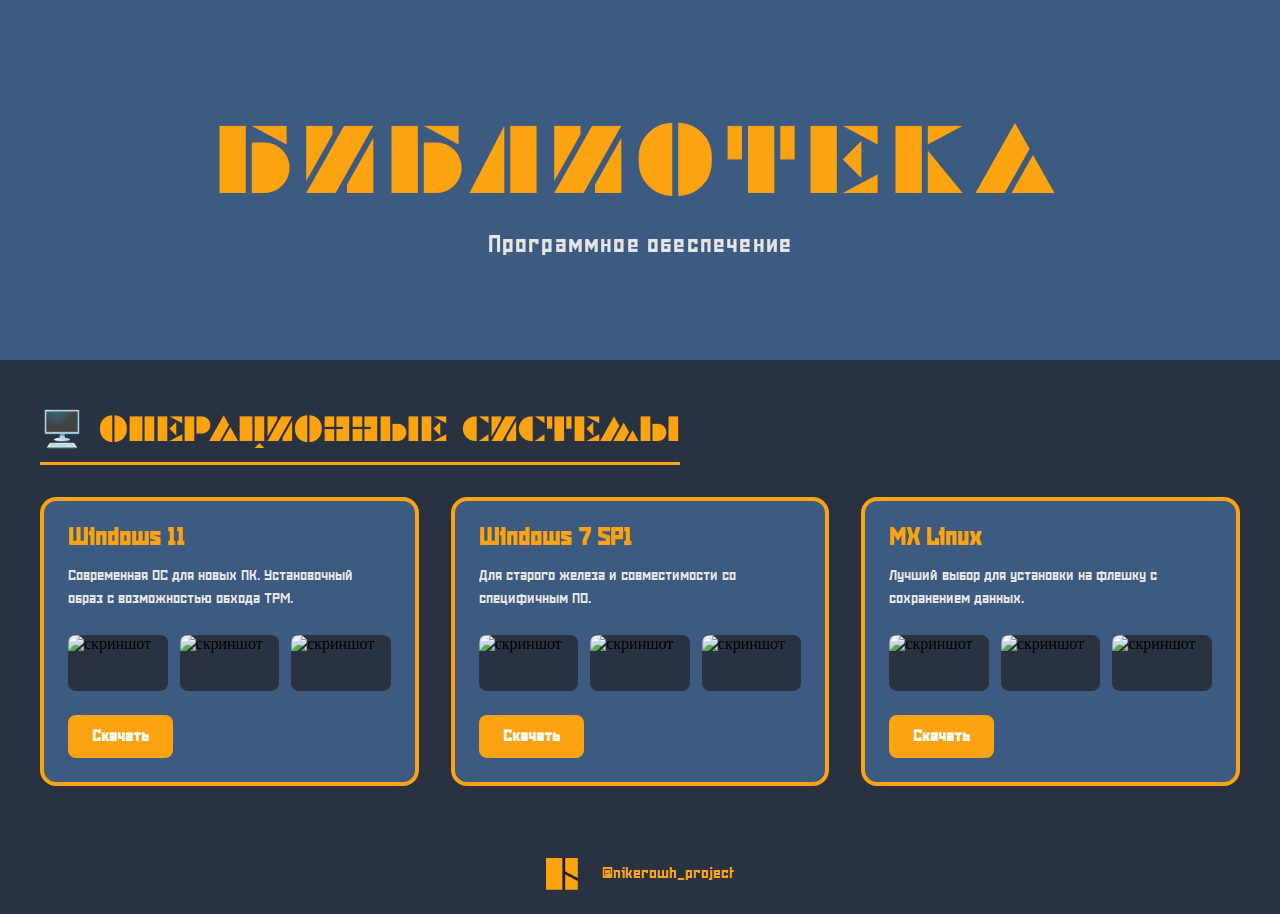
==== library.html @ 6be0d103 "new design and library" ====
<!DOCTYPE html>
<html>
<head>
    <meta charset="UTF-8">
    <meta name="viewport" content="width=device-width, initial-scale=1.0">
    <title>Библиотека программ — Автономия</title>
    
    <!-- Favicon -->
    <link rel="icon" type="image/png" href="images/icon-transparent-64.ico">
    
    <!-- Таблица стилей -->
    <link rel="stylesheet" href="style.css">
</head>
<body>
    <!-- HEADER -->
    <header class="header header--small">
        <div class="header__content">
            <h1 class="header__title">БИБЛИОТЕКА</h1>
            <p class="header__slogan">Программное обеспечение</p>
        </div>
    </header>

    <!-- ОСНОВНОЙ КОНТЕНТ -->
    <main class="main library-page">
        <!-- ===== КАТЕГОРИЯ ===== -->
        <section class="category">
            <h2 class="category__title">🖥️ Операционные системы</h2>
            
            <div class="cards-grid">
                <!-- ===== КАРТОЧКА 1 ===== -->
                <div class="card">
                    <h3 class="card__title">Windows 11</h3>
                    <p class="card__description">
                        Современная ОС для новых ПК. Установочный образ с возможностью обхода TPM.
                    </p>
                    
                    <div class="card__screenshots">
                        <img src="images/programs/win11-1.jpg" alt="скриншот" class="card__screenshot">
                        <img src="images/programs/win11-2.jpg" alt="скриншот" class="card__screenshot">
                        <img src="images/programs/win11-3.jpg" alt="скриншот" class="card__screenshot">
                    </div>
                    
                    <a href="#" class="card__download">Скачать</a>
                </div>

                <!-- ===== КАРТОЧКА 2 ===== -->
                <div class="card">
                    <h3 class="card__title">Windows 7 SP1</h3>
                    <p class="card__description">
                        Для старого железа и совместимости со специфичным ПО.
                    </p>
                    
                    <div class="card__screenshots">
                        <img src="images/programs/win7-1.jpg" alt="скриншот" class="card__screenshot">
                        <img src="images/programs/win7-2.jpg" alt="скриншот" class="card__screenshot">
                        <img src="images/programs/win7-3.jpg" alt="скриншот" class="card__screenshot">
                    </div>
                    
                    <a href="#" class="card__download">Скачать</a>
                </div>

                <!-- ===== КАРТОЧКА 3 ===== -->
                <div class="card">
                    <h3 class="card__title">MX Linux</h3>
                    <p class="card__description">
                        Лучший выбор для установки на флешку с сохранением данных.
                    </p>
                    
                    <div class="card__screenshots">
                        <img src="images/programs/mxlinux-1.jpg" alt="скриншот" class="card__screenshot">
                        <img src="images/programs/mxlinux-2.jpg" alt="скриншот" class="card__screenshot">
                        <img src="images/programs/mxlinux-3.jpg" alt="скриншот" class="card__screenshot">
                    </div>
                    
                    <a href="#" class="card__download">Скачать</a>
                </div>
            </div>
        </section>
    </main>

    <!-- FOOTER -->
    <footer class="footer">
        <div class="footer__content">
            <img src="images/contact-icon.png" alt="контакты" class="footer__icon">
            <a href="https://t.me/nikerowh_project" class="footer__telegram" target="_blank" rel="noopener noreferrer">@nikerowh_project</a>
        </div>
    </footer>
</body>
</html>
---- style.css ----
/* Подключение локального шрифта */
@font-face {
    font-family: 'vaganov';
    src:
        url('fonts/vaganov/VaganovSPDemo-Bold.woff2') format('woff2'),
        url('fonts/vaganov/VaganovSPDemo-Bold.woff') format('woff');
    font-display: swap; /* Показывает текст сразу, без задержки */
}

@font-face {
    font-family: 'snowstorm';
    src:
        url('fonts/snowstorm/Snowstorm.woff2') format('woff2'),
        url('fonts/snowstorm/Snowstorm.woff') format('woff');
    font-display: swap; /* Показывает текст сразу, без задержки */
}

/* ===== СТИЛИ СКРОЛЛБАРА ===== */

/* Для Chrome, Safari, Edge, Opera */
::-webkit-scrollbar {
    width: 10px;                /* Ширина скроллбара */
}

::-webkit-scrollbar-track {
    background: #3D5A80;        /* Цвет фона дорожки (светло-серый) */
}

::-webkit-scrollbar-thumb {
    background: #FCA311;         /* Цвет ползунка (ваш фирменный светло-голубой) */
}

/* Для Firefox */
html {
    scrollbar-width: auto;
    scrollbar-color: #FCA311 #3D5A80;  /* ползунок и дорожка */
}

body {
    background-color: #293241;
    margin: 0;
    padding: 0;
}

/* Сброс базовых отступов */
* {
    margin: 0;
    padding: 0;
    box-sizing: border-box;
}

/* Стили для header на весь экран */
.header {
    height: 100vh;
    width: 100%;
    
    /* Центрирование содержимого */
    display: flex;
    justify-content: center;
    align-items: center;
    
    /* Цвет фона */
    background-color: #3D5A80;
}

/* Контейнер для заголовка и слогана */
.header__content {
    text-align: center; /* Выравнивание текста по центру */
    color: #ffffff;     /* Цвет текста для всего блока */
}

/* Стили для заголовка */
.header__title {
    font-family: 'vaganov', sans-serif;
    font-size: 6rem;
    font-weight: 700;
    line-height: 1.2;
    letter-spacing: 0.1em;
    text-transform: uppercase;
    color: #FCA311; /* Белый */
    
    /* Небольшой отступ снизу */
    margin-bottom: 1rem;
}

/* Стили для слогана */
.header__slogan {
    font-family: 'snowstorm'; /* Другой шрифт */
    font-size: 1.5rem;                 /* Меньший размер */
    font-weight: 400;                   /* Обычный, не жирный */
    letter-spacing: 0.05em;              /* Немного разреженный */
    color: #E5E5E5;                     /* Другой цвет (светло-голубой) */
}

/* ----- MAIN (КОНТЕНТ ПОСЛЕ ПРОКРУТКИ) ----- */
.main {
    width: 100%;
    background-color: #293241;   /* Белый фон для читаемости */
}

/* ----- БЛОК "О ПРОЕКТЕ" ----- */
.about-wrapper {
    background-color: #293241;  /* Фон, который будет виден за margin */
    padding: 1px 0;              /* Чтобы margin не схлопывался (важно!) */
}

.about {
    max-width: 800px;
    margin: 3rem auto;
    padding: 2.5rem;
    
    /* Фон */
    background-color: #3D5A80;
    
    /* Скругление */
    border-radius: 16px;
    
    font-family: 'snowstorm', sans-serif;
    color: #E5E5E5;
    line-height: 1.6;
}

.about__title {
    font-family: 'vaganov';
    font-size: 2.5rem;
    font-weight: 700;
    margin-bottom: 1.5rem;
    color: #FCA311;
}

.about__text {
    font-size: 1.2rem;
    text-align: justify;
}

/* ===== БЛОК "КАК ПОЛУЧИТЬ ПО" ===== */
.how-to-get {
    max-width: 800px;
    margin: 0 auto;              /* Центрирование */
    padding: 2.5rem;
    margin-bottom: 3rem;
    
    /* Фон — чуть плотнее, чем у первого блока */
    background-color: #3D5A80;
    
    /* Скругление — слева, симметрично первому блоку */
    border-radius: 16px;
    
    font-family: 'snowstorm', sans-serif;
    color: #E5E5E5;
    line-height: 1.6;
}

/* Заголовок блока */
.how-to-get__title {
    font-family: 'vaganov';
    font-size: 2.5rem;
    font-weight: 700;
    margin-bottom: 1.5rem;
    color: #FCA311;
}

/* Текст */
.how-to-get__text {
    font-size: 1.2rem;
    margin-bottom: 1.5rem;
    text-align: justify;
}

/* Список способов получения */
.how-to-get__list {
    list-style: none;           /* Убираем стандартные маркеры */
    margin: 1.5rem 0;
    padding: 0;
}

.how-to-get__item {
    font-size: 1.1rem;
    padding: 0.75rem 0 0.75rem 2rem;
    position: relative;
}

/* Кастомный маркер для пунктов списка */
.how-to-get__item::before {
    content: "►";               /* Символ-маркер */
    position: absolute;
    left: 0;
    color: #FCA311;             /* Цвет слогана */
    font-size: 1.2rem;
    font-weight: bold;
}

/* Последний пункт без разделителя */
.how-to-get__item:last-child {
    border-bottom: none;
}

/* Примечание (звездочка) */
.how-to-get__note {
    font-size: 0.95rem;
    color: #FFFFFF;
    font-style: italic;
    margin-top: 1.5rem;
    padding-top: 1rem;
}

/* ===== БЛОК "ПОДДЕРЖКА ПРОЕКТА" ===== */
.support {
    max-width: 800px;
    margin: 0 auto;
    padding: 2.5rem;
    
    /* Фон — такой же, как у первого блока, для мягкости */
    background-color: #3D5A80;
    
    /* Скругление — сверху, чтобы не конфликтовать с акцентом */
    border-radius: 16px;
    
    font-family: 'snowstorm', sans-serif;
    color: #E5E5E5;
    line-height: 1.6;
}

/* Заголовок блока */
.support__title {
    font-family: 'vaganov';
    font-size: 2.5rem;
    font-weight: 700;
    margin-bottom: 1.5rem;
    color: #FCA311;
}

/* Текст-вступление */
.support__text {
    font-size: 1.2rem;
    margin-bottom: 2rem;
    text-align: justify;
}

/* Сетка для вариантов поддержки */
.support__options {
    display: grid;
    grid-template-columns: repeat(3, 1fr);
    gap: 1.5rem;
    margin: 2rem 0;
}

/* Карточка варианта */
.support__option {
    background-color: #293241;
    padding: 1.5rem 1rem;
    border-radius: 16px;
    border: 4px solid #FCA311;
    transition: transform 0.2s ease, box-shadow 0.2s ease;
}

.support__option:hover {
    transform: translateY(-4px);
    box-shadow: 0 6px 16px #FCA311;
    border-color: #FCA311;
}

.support__option-title {
    font-size: 1.3rem;
    font-weight: 700;
    margin-bottom: 0.75rem;
    color: #FFFFFF;
}

.support__option-text {
    font-size: 0.95rem;
    color: #E5E5E5;
    margin: 0;
}

/* ===== ПОДВАЛ (FOOTER) ===== */
.footer {
    width: 100%;
    background-color: #293241;   /* Тёмный фон, как у header */
    color: #FCA311;
    padding: 1.5rem 1rem;
    font-family: 'snowstorm', sans-serif;
    font-size: 1rem;
}

/* Контейнер для выравнивания по центру */
.footer__content {
    max-width: 1200px;
    margin: 0 auto;
    display: flex;
    flex-wrap: wrap;          /* на случай узкого экрана */
    align-items: center;
    justify-content: center;  /* всё по центру */
    gap: 0.75rem 1.5rem;      /* отступы между элементами */
}

/* Иконка */
.footer__icon {
    width: 32px;
    height: 32px;
}

/* Разделитель */
.footer__separator {
    color: #E5E5E5;           /* цвет слогана */
    font-weight: 300;
    font-size: 1.2rem;
}

/* Контакты */
.footer__email,
.footer__telegram,
.footer__phone {
    color: #FCA311;
    white-space: nowrap;      /* чтобы не переносились */
    text-decoration: none;
    transition: color 0.2s ease;
}

.footer__email:hover,
.footer__telegram:hover,
.footer__phone:hover {
    color: #FFFFFF;           /* при наведении — цвет слогана */
    cursor: pointer;          /* или pointer, если хотите сделать ссылками */
}

/* ----- АДАПТАЦИЯ ПОД МОБИЛЬНЫЕ ----- */
@media (max-width: 768px) {
    .header__title {
        font-size: 3rem;
    }

    .header__slogan {
        font-size: 1.2rem;
    }

    .about {
        padding: 3rem 1.2rem;
    }

    .about__title {
        font-size: 2rem;
    }

    .about__text {
        font-size: 1rem;
    }

    /* Добавить для нового блока */
    .how-to-get {
        margin: 2rem 1rem;
        padding: 1.5rem;
        border-radius: 12px 0 0 12px;
    }
    
    .how-to-get__title {
        font-size: 2rem;
    }
    
    .how-to-get__text,
    .how-to-get__item {
        font-size: 1rem;
    }
    
    .how-to-get__item {
        padding: 0.5rem 0 0.5rem 1.8rem;
    }

    .support {
        margin: 2rem 1rem;
        padding: 1.5rem;
        border-radius: 12px 12px 0 0;
    }
    
    .support__title {
        font-size: 2rem;
    }
    
    .support__text {
        font-size: 1rem;
    }
    
    .support__options {
        grid-template-columns: 1fr;  /* Карточки друг под другом */
        gap: 1rem;
    }
    
    .support__option {
        padding: 1.2rem;
    }
    
    .support__option-title {
        font-size: 1.2rem;
    }
}

@media (max-width: 480px) {
    .header__title {
        font-size: 2rem;
    }

    .header__slogan {
        font-size: 1rem;
    }

    .how-to-get__title {
        font-size: 1.8rem;
    }

    .support__title {
        font-size: 1.8rem;
    }
}

@media (max-width: 640px) {
    .footer__content {
        flex-direction: column;  /* на телефоне всё в колонку */
        gap: 0.5rem;
        text-align: center;
    }

    .footer__separator {
        display: none;            /* разделители убираем */
    }

    .footer__icon {
        margin-bottom: 0.25rem;
    }
}

/* ===== СТРАНИЦА БИБЛИОТЕКИ ===== */

/* Уменьшенный header для внутренних страниц */
.header--small {
    height: 40vh;  /* Меньше, чем на главной */
    min-height: 300px;
}

/* Контейнер для всей библиотеки */
.library-page {
    padding: 3rem 1rem;
    background-color: #293241;
}

/* Категория */
.category {
    max-width: 1200px;
    margin: 0 auto 4rem auto;
}

.category:last-child {
    margin-bottom: 0;
}

.category__title {
    font-family: 'vaganov', sans-serif;
    font-size: 2.2rem;
    font-weight: 700;
    color: #FCA311;
    margin-bottom: 2rem;
    padding-bottom: 0.75rem;
    border-bottom: 3px solid #FCA311;
    display: inline-block;
}

/* Сетка для карточек */
.cards-grid {
    display: grid;
    grid-template-columns: repeat(auto-fill, minmax(350px, 1fr));
    gap: 2rem;
}

/* Карточка программы */
.card {
    background-color: #3D5A80;
    border-radius: 16px;
    padding: 1.5rem;
    border: 4px solid #FCA311;
    transition: transform 0.2s ease, box-shadow 0.2s ease;
    
    display: flex;
    flex-direction: column;
}

.card:hover {
    transform: translateY(-4px);
    box-shadow: 0 12px 24px #FCA311;
    border-color: #FCA311;
}

.card__title {
    font-family: 'snowstorm', sans-serif;
    font-size: 1.5rem;
    font-weight: 700;
    color: #FCA311;
    margin-bottom: 0.75rem;
}

.card__description {
    font-family: 'snowstorm';
    font-size: 0.95rem;
    line-height: 1.5;
    color: #E5E5E5;
    margin-bottom: 1.5rem;
    flex-grow: 1;  /* Описание занимает всё свободное место */
}

.card__screenshots {
    display: flex;
    gap: 0.75rem;
    margin-bottom: 1.5rem;
    justify-content: space-between;
}

.card__screenshot {
    width: calc(33.33% - 0.5rem);
    aspect-ratio: 16 / 9;  /* Соотношение сторон */
    object-fit: cover;
    border-radius: 8px;
    background-color: #293241;
}

.card__download {
    font-family: 'snowstorm';
    display: inline-block;
    background-color: #FCA311;
    color: #FFFFFF;
    font-weight: 700;
    text-decoration: none;
    padding: 0.75rem 1.5rem;
    border-radius: 8px;
    text-align: center;
    transition: background-color 0.2s ease;
    border: none;
    cursor: pointer;
    font-size: 1rem;
    align-self: flex-start;  /* Кнопка не растягивается */
}

.card__download:hover {
    background-color: #FFFFFF;
    color: #293241;
}

/* Адаптация для мобильных */
@media (max-width: 768px) {
    .header--small {
        height: 30vh;
        min-height: 200px;
    }
    
    .header--small .header__title {
        font-size: 2.5rem;
    }
    
    .header--small .header__slogan {
        font-size: 1.2rem;
    }
    
    .category__title {
        font-size: 1.8rem;
    }
    
    .cards-grid {
        grid-template-columns: 1fr;  /* Одна карточка в ряд */
    }
    
    .card__screenshots {
        gap: 0.5rem;
    }
}

@media (max-width: 480px) {
    .header--small .header__title {
        font-size: 2rem;
    }
    
    .header--small .header__slogan {
        font-size: 1rem;
    }
    
    .category__title {
        font-size: 1.5rem;
    }
    
    .card {
        padding: 1.2rem;
    }
    
    .card__title {
        font-size: 1.3rem;
    }
}
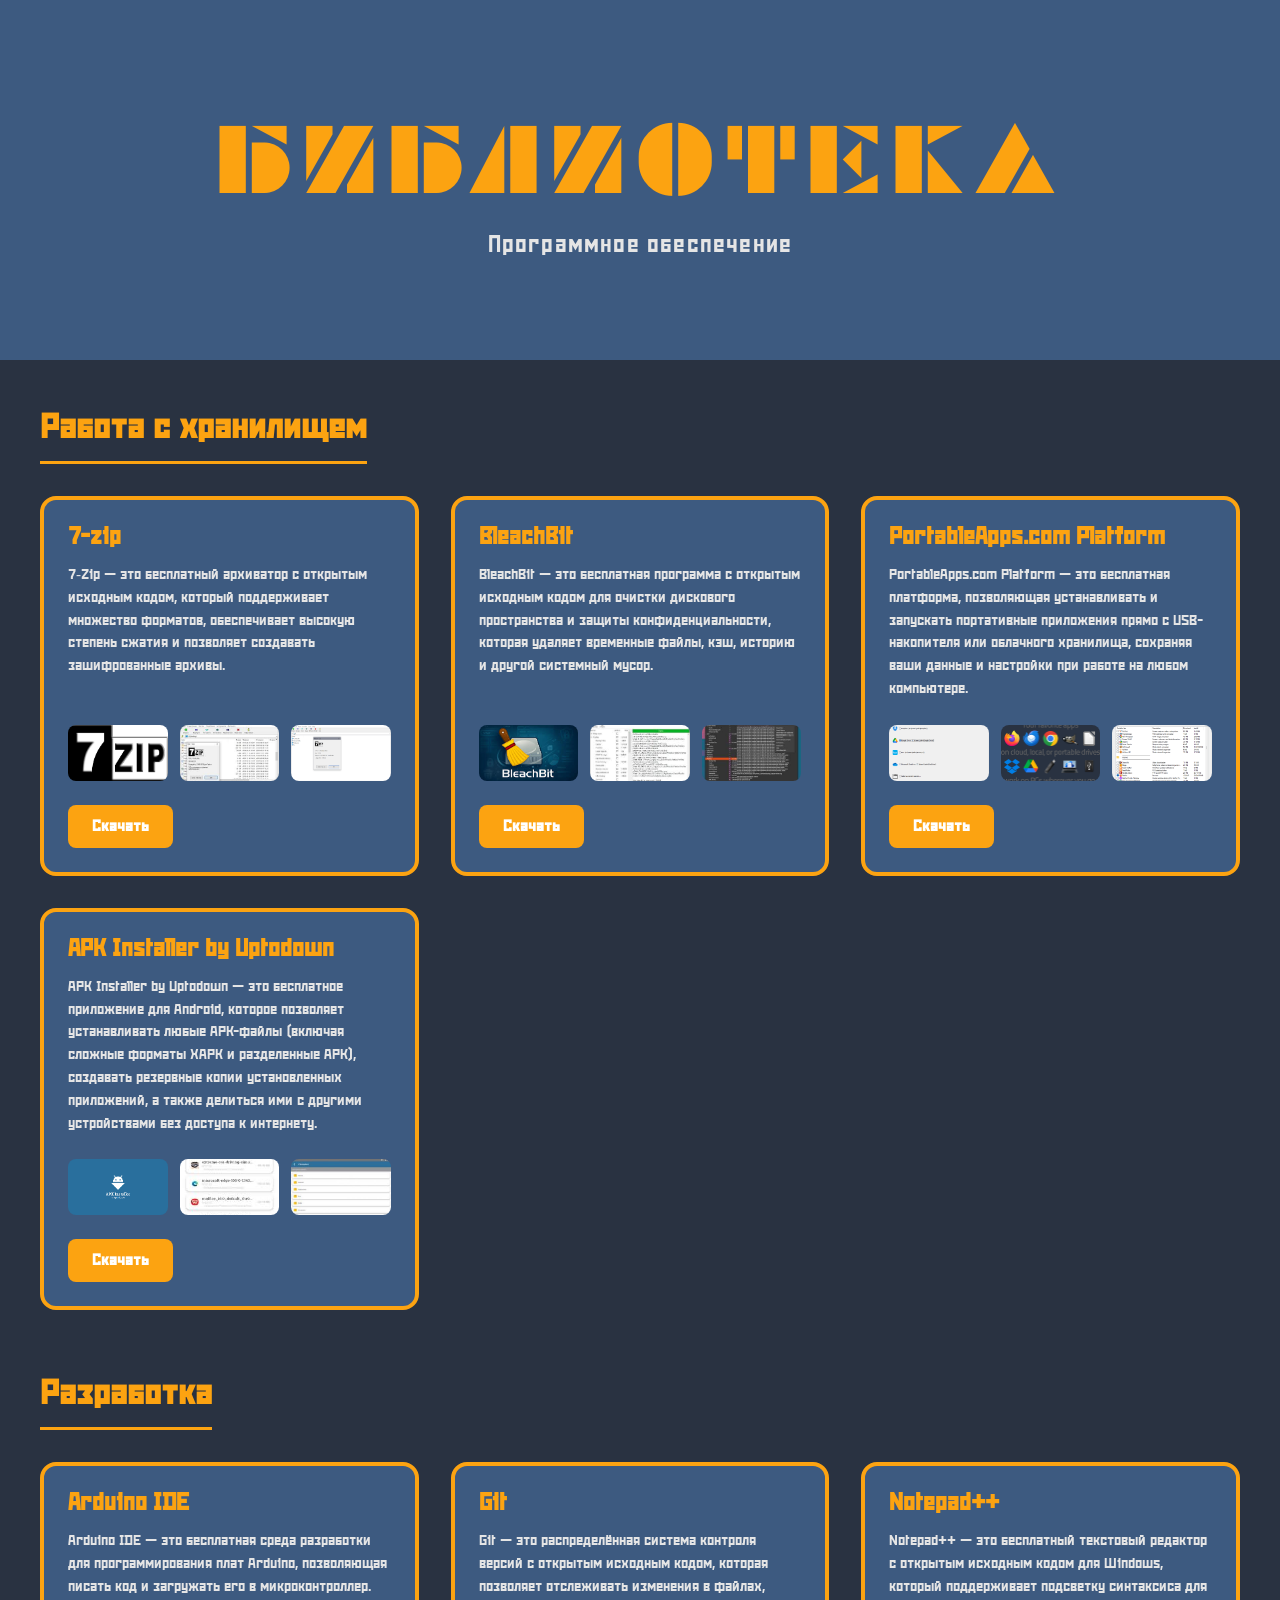
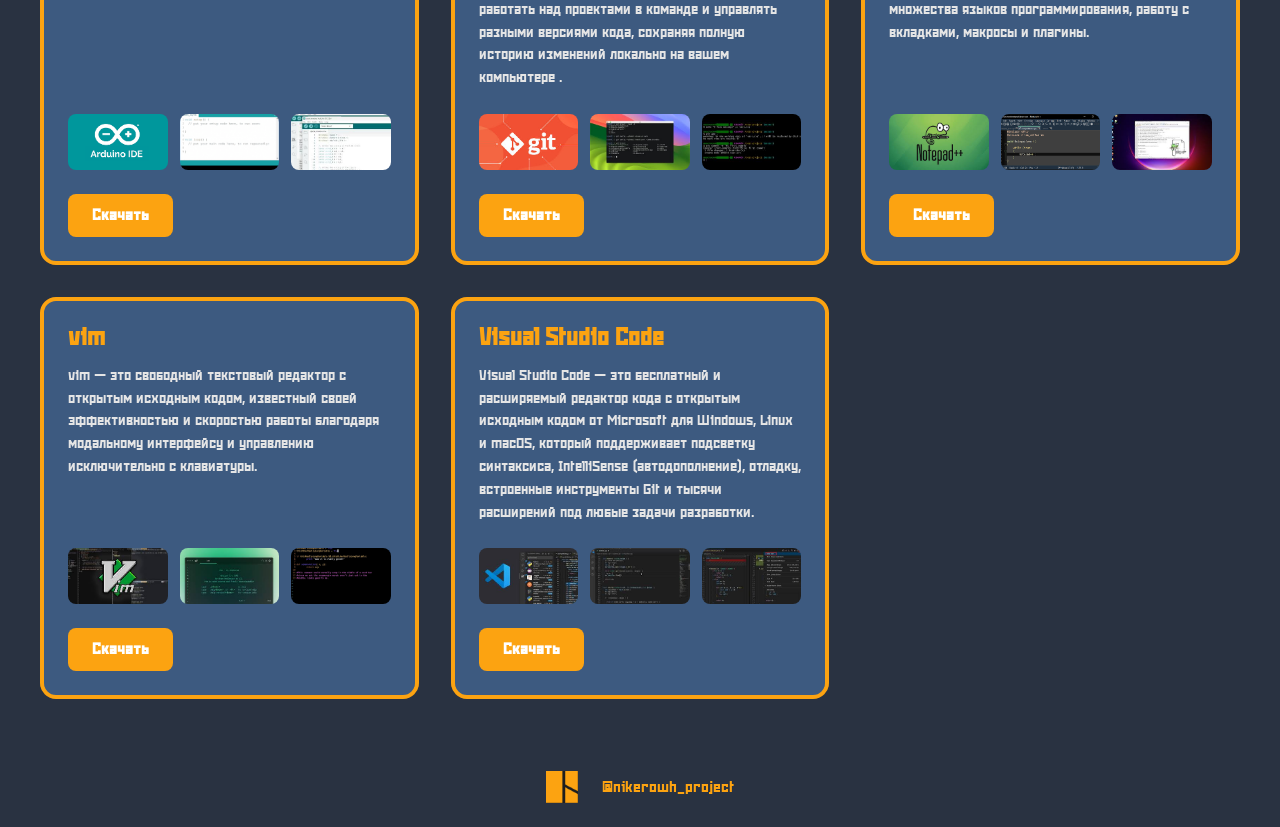
==== commit 93eb6004: "add programs to library" ====
--- a/library.html
+++ b/library.html
@@ -22,58 +22,209 @@
 
     <!-- ОСНОВНОЙ КОНТЕНТ -->
     <main class="main library-page">
-        <!-- ===== КАТЕГОРИЯ ===== -->
+        <!-- ===== КАТЕГОРИЯ РАБОТА С ХРАНИЛИЩЕМ ===== -->
         <section class="category">
-            <h2 class="category__title">🖥️ Операционные системы</h2>
+            <h2 class="category__title">Работа с хранилищем</h2>
             
             <div class="cards-grid">
                 <!-- ===== КАРТОЧКА 1 ===== -->
                 <div class="card">
-                    <h3 class="card__title">Windows 11</h3>
-                    <p class="card__description">
-                        Современная ОС для новых ПК. Установочный образ с возможностью обхода TPM.
-                    </p>
-                    
-                    <div class="card__screenshots">
-                        <img src="images/programs/win11-1.jpg" alt="скриншот" class="card__screenshot">
-                        <img src="images/programs/win11-2.jpg" alt="скриншот" class="card__screenshot">
-                        <img src="images/programs/win11-3.jpg" alt="скриншот" class="card__screenshot">
-                    </div>
-                    
-                    <a href="#" class="card__download">Скачать</a>
+                    <h3 class="card__title">7-zip</h3>
+                    <p class="card__description">
+                        7‑Zip — это бесплатный архиватор с открытым исходным кодом, который поддерживает множество форматов, обеспечивает высокую степень сжатия и позволяет создавать зашифрованные архивы.
+                    </p>
+                    
+                    <div class="card__screenshots">
+                        <img src="images/programs/7zip-1.png" alt="скриншот" class="card__screenshot">
+                        <img src="images/programs/7zip-2.jpg" alt="скриншот" class="card__screenshot">
+                        <img src="images/programs/7zip-3.png" alt="скриншот" class="card__screenshot">
+                    </div>
+                    
+                    <a href="https://disk.yandex.ru/d/hwbHvmSAdD4YMA" class="card__download">Скачать</a>
                 </div>
 
                 <!-- ===== КАРТОЧКА 2 ===== -->
                 <div class="card">
-                    <h3 class="card__title">Windows 7 SP1</h3>
-                    <p class="card__description">
-                        Для старого железа и совместимости со специфичным ПО.
-                    </p>
-                    
-                    <div class="card__screenshots">
-                        <img src="images/programs/win7-1.jpg" alt="скриншот" class="card__screenshot">
-                        <img src="images/programs/win7-2.jpg" alt="скриншот" class="card__screenshot">
-                        <img src="images/programs/win7-3.jpg" alt="скриншот" class="card__screenshot">
-                    </div>
-                    
-                    <a href="#" class="card__download">Скачать</a>
+                    <h3 class="card__title">BleachBit</h3>
+                    <p class="card__description">
+                        BleachBit — это бесплатная программа с открытым исходным кодом для очистки дискового пространства и защиты конфиденциальности, которая удаляет временные файлы, кэш, историю и другой системный мусор.
+                    </p>
+                    
+                    <div class="card__screenshots">
+                        <img src="images/programs/bleachbit-1.jpg" alt="скриншот" class="card__screenshot">
+                        <img src="images/programs/bleachbit-2.jpg" alt="скриншот" class="card__screenshot">
+                        <img src="images/programs/bleachbit-3.jpg" alt="скриншот" class="card__screenshot">
+                    </div>
+                    
+                    <a href="https://disk.yandex.ru/d/F8Z6RaT3wdRoBQ" class="card__download">Скачать</a>
                 </div>
 
                 <!-- ===== КАРТОЧКА 3 ===== -->
                 <div class="card">
-                    <h3 class="card__title">MX Linux</h3>
-                    <p class="card__description">
-                        Лучший выбор для установки на флешку с сохранением данных.
-                    </p>
-                    
-                    <div class="card__screenshots">
-                        <img src="images/programs/mxlinux-1.jpg" alt="скриншот" class="card__screenshot">
-                        <img src="images/programs/mxlinux-2.jpg" alt="скриншот" class="card__screenshot">
-                        <img src="images/programs/mxlinux-3.jpg" alt="скриншот" class="card__screenshot">
-                    </div>
-                    
-                    <a href="#" class="card__download">Скачать</a>
-                </div>
+                    <h3 class="card__title">PortableApps.com Platform</h3>
+                    <p class="card__description">
+                        PortableApps.com Platform — это бесплатная платформа, позволяющая устанавливать и запускать портативные приложения прямо с USB-накопителя или облачного хранилища, сохраняя ваши данные и настройки при работе на любом компьютере.
+                    </p>
+                    
+                    <div class="card__screenshots">
+                        <img src="images/programs/portableapps-1.png" alt="скриншот" class="card__screenshot">
+                        <img src="images/programs/portableapps-2.png" alt="скриншот" class="card__screenshot">
+                        <img src="images/programs/portableapps-3.png" alt="скриншот" class="card__screenshot">
+                    </div>
+                    
+                    <a href="https://disk.yandex.ru/d/EKPdP-UuyY8jQA" class="card__download">Скачать</a>
+                </div>
+
+                <!-- ===== КАРТОЧКА 4 ===== -->
+                <div class="card">
+                    <h3 class="card__title">APK Installer by Uptodown</h3>
+                    <p class="card__description">
+                        APK Installer by Uptodown — это бесплатное приложение для Android, которое позволяет устанавливать любые APK-файлы (включая сложные форматы XAPK и разделенные APK), создавать резервные копии установленных приложений, а также делиться ими с другими устройствами без доступа к интернету.
+                    </p>
+                    <div class="card__screenshots">
+                        <img src="images/programs/uptodown-1.png" alt="скриншот" class="card__screenshot">
+                        <img src="images/programs/uptodown-2.jpg" alt="скриншот" class="card__screenshot">
+                        <img src="images/programs/uptodown-3.jpg" alt="скриншот" class="card__screenshot">
+                    </div>
+                    
+                    <a href="https://disk.yandex.ru/d/ls74p10ux8cadQ" class="card__download">Скачать</a>
+                </div>
+
+                <!-- ===== КАРТОЧКА 5 
+                <div class="card">
+                    <h3 class="card__title">BleachBit</h3>
+                    <p class="card__description">
+                        BleachBit — это бесплатная программа с открытым исходным кодом для очистки дискового пространства и защиты конфиденциальности, которая удаляет временные файлы, кэш, историю и другой системный мусор.
+                    </p>
+                    
+                    <div class="card__screenshots">
+                        <img src="images/programs/bleachbit-1.jpg" alt="скриншот" class="card__screenshot">
+                        <img src="images/programs/bleachbit-2.jpg" alt="скриншот" class="card__screenshot">
+                        <img src="images/programs/bleachbit-3.jpg" alt="скриншот" class="card__screenshot">
+                    </div>
+                    
+                    <a href="https://disk.yandex.ru/d/F8Z6RaT3wdRoBQ" class="card__download">Скачать</a>
+                </div> ===== -->
+
+                <!-- ===== КАРТОЧКА 6 
+                <div class="card">
+                    <h3 class="card__title">PortableApps.com Platform</h3>
+                    <p class="card__description">
+                        PortableApps.com Platform — это бесплатная платформа, позволяющая устанавливать и запускать портативные приложения прямо с USB-накопителя или облачного хранилища, сохраняя ваши данные и настройки при работе на любом компьютере.
+                    </p>
+                    
+                    <div class="card__screenshots">
+                        <img src="images/programs/portableapps-1.png" alt="скриншот" class="card__screenshot">
+                        <img src="images/programs/portableapps-2.png" alt="скриншот" class="card__screenshot">
+                        <img src="images/programs/portableapps-3.png" alt="скриншот" class="card__screenshot">
+                    </div>
+                    
+                    <a href="https://disk.yandex.ru/d/EKPdP-UuyY8jQA" class="card__download">Скачать</a>
+                </div> ===== -->
+            </div>
+        </section>
+
+
+
+        <!-- ===== КАТЕГОРИЯ РАЗРАБОТКА ===== -->
+        <section class="category">
+            <h2 class="category__title">Разработка</h2>
+            
+            <div class="cards-grid">
+                <!-- ===== КАРТОЧКА 1 ===== -->
+                <div class="card">
+                    <h3 class="card__title">Arduino IDE</h3>
+                    <p class="card__description">
+                        Arduino IDE — это бесплатная среда разработки для программирования плат Arduino, позволяющая писать код и загружать его в микроконтроллер.
+                    </p>
+                    
+                    <div class="card__screenshots">
+                        <img src="images/programs/arduinoide-1.png" alt="скриншот" class="card__screenshot">
+                        <img src="images/programs/arduinoide-2.png" alt="скриншот" class="card__screenshot">
+                        <img src="images/programs/arduinoide-3.jpg" alt="скриншот" class="card__screenshot">
+                    </div>
+                    
+                    <a href="https://disk.yandex.ru/d/pIWNRWTIvZ72xw" class="card__download">Скачать</a>
+                </div>
+
+                <!-- ===== КАРТОЧКА 2 ===== -->
+                <div class="card">
+                    <h3 class="card__title">Git</h3>
+                    <p class="card__description">
+                        Git — это распределённая система контроля версий с открытым исходным кодом, которая позволяет отслеживать изменения в файлах, работать над проектами в команде и управлять разными версиями кода, сохраняя полную историю изменений локально на вашем компьютере .
+                    </p>
+                    
+                    <div class="card__screenshots">
+                        <img src="images/programs/git-1.jpg" alt="скриншот" class="card__screenshot">
+                        <img src="images/programs/git-2.jpg" alt="скриншот" class="card__screenshot">
+                        <img src="images/programs/git-3.jpg" alt="скриншот" class="card__screenshot">
+                    </div>
+                    
+                    <a href="https://disk.yandex.ru/d/ZYdPXtKbaOQdfA" class="card__download">Скачать</a>
+                </div>
+
+                <!-- ===== КАРТОЧКА 3 ===== -->
+                <div class="card">
+                    <h3 class="card__title">Notepad++</h3>
+                    <p class="card__description">
+                        Notepad++ — это бесплатный текстовый редактор с открытым исходным кодом для Windows, который поддерживает подсветку синтаксиса для множества языков программирования, работу с вкладками, макросы и плагины.
+                    </p>
+                    
+                    <div class="card__screenshots">
+                        <img src="images/programs/notepad++-1.png" alt="скриншот" class="card__screenshot">
+                        <img src="images/programs/notepad++-2.png" alt="скриншот" class="card__screenshot">
+                        <img src="images/programs/notepad++-3.jpg" alt="скриншот" class="card__screenshot">
+                    </div>
+                    
+                    <a href="https://disk.yandex.ru/d/Rx01GccAY-7TWA" class="card__download">Скачать</a>
+                </div>
+
+                <!-- ===== КАРТОЧКА 4 ===== -->
+                <div class="card">
+                    <h3 class="card__title">vim</h3>
+                    <p class="card__description">
+                        vim — это свободный текстовый редактор с открытым исходным кодом, известный своей эффективностью и скоростью работы благодаря модальному интерфейсу и управлению исключительно с клавиатуры.
+                    </p>
+                    <div class="card__screenshots">
+                        <img src="images/programs/vim-1.jpg" alt="скриншот" class="card__screenshot">
+                        <img src="images/programs/vim-2.jpg" alt="скриншот" class="card__screenshot">
+                        <img src="images/programs/vim-3.png" alt="скриншот" class="card__screenshot">
+                    </div>
+                    
+                    <a href="https://disk.yandex.ru/d/wRuvGnJm7ita9Q" class="card__download">Скачать</a>
+                </div>
+
+                <!-- ===== КАРТОЧКА 5 ===== -->
+                <div class="card">
+                    <h3 class="card__title">Visual Studio Code</h3>
+                    <p class="card__description">
+                        Visual Studio Code — это бесплатный и расширяемый редактор кода с открытым исходным кодом от Microsoft для Windows, Linux и macOS, который поддерживает подсветку синтаксиса, IntelliSense (автодополнение), отладку, встроенные инструменты Git и тысячи расширений под любые задачи разработки.
+                    </p>
+                    
+                    <div class="card__screenshots">
+                        <img src="images/programs/vscode-1.jpg" alt="скриншот" class="card__screenshot">
+                        <img src="images/programs/vscode-2.jpg" alt="скриншот" class="card__screenshot">
+                        <img src="images/programs/vscode-3.jpg" alt="скриншот" class="card__screenshot">
+                    </div>
+                    
+                    <a href="https://disk.yandex.ru/d/vOurH4qI4WDNWA" class="card__download">Скачать</a>
+                </div> 
+
+                <!-- ===== КАРТОЧКА 6 
+                <div class="card">
+                    <h3 class="card__title">PortableApps.com Platform</h3>
+                    <p class="card__description">
+                        PortableApps.com Platform — это бесплатная платформа, позволяющая устанавливать и запускать портативные приложения прямо с USB-накопителя или облачного хранилища, сохраняя ваши данные и настройки при работе на любом компьютере.
+                    </p>
+                    
+                    <div class="card__screenshots">
+                        <img src="images/programs/portableapps-1.png" alt="скриншот" class="card__screenshot">
+                        <img src="images/programs/portableapps-2.png" alt="скриншот" class="card__screenshot">
+                        <img src="images/programs/portableapps-3.png" alt="скриншот" class="card__screenshot">
+                    </div>
+                    
+                    <a href="https://disk.yandex.ru/d/EKPdP-UuyY8jQA" class="card__download">Скачать</a>
+                </div> ===== -->
             </div>
         </section>
     </main>
--- a/style.css
+++ b/style.css
@@ -453,7 +453,7 @@
 }
 
 .category__title {
-    font-family: 'vaganov', sans-serif;
+    font-family: 'snowstorm', sans-serif;
     font-size: 2.2rem;
     font-weight: 700;
     color: #FCA311;
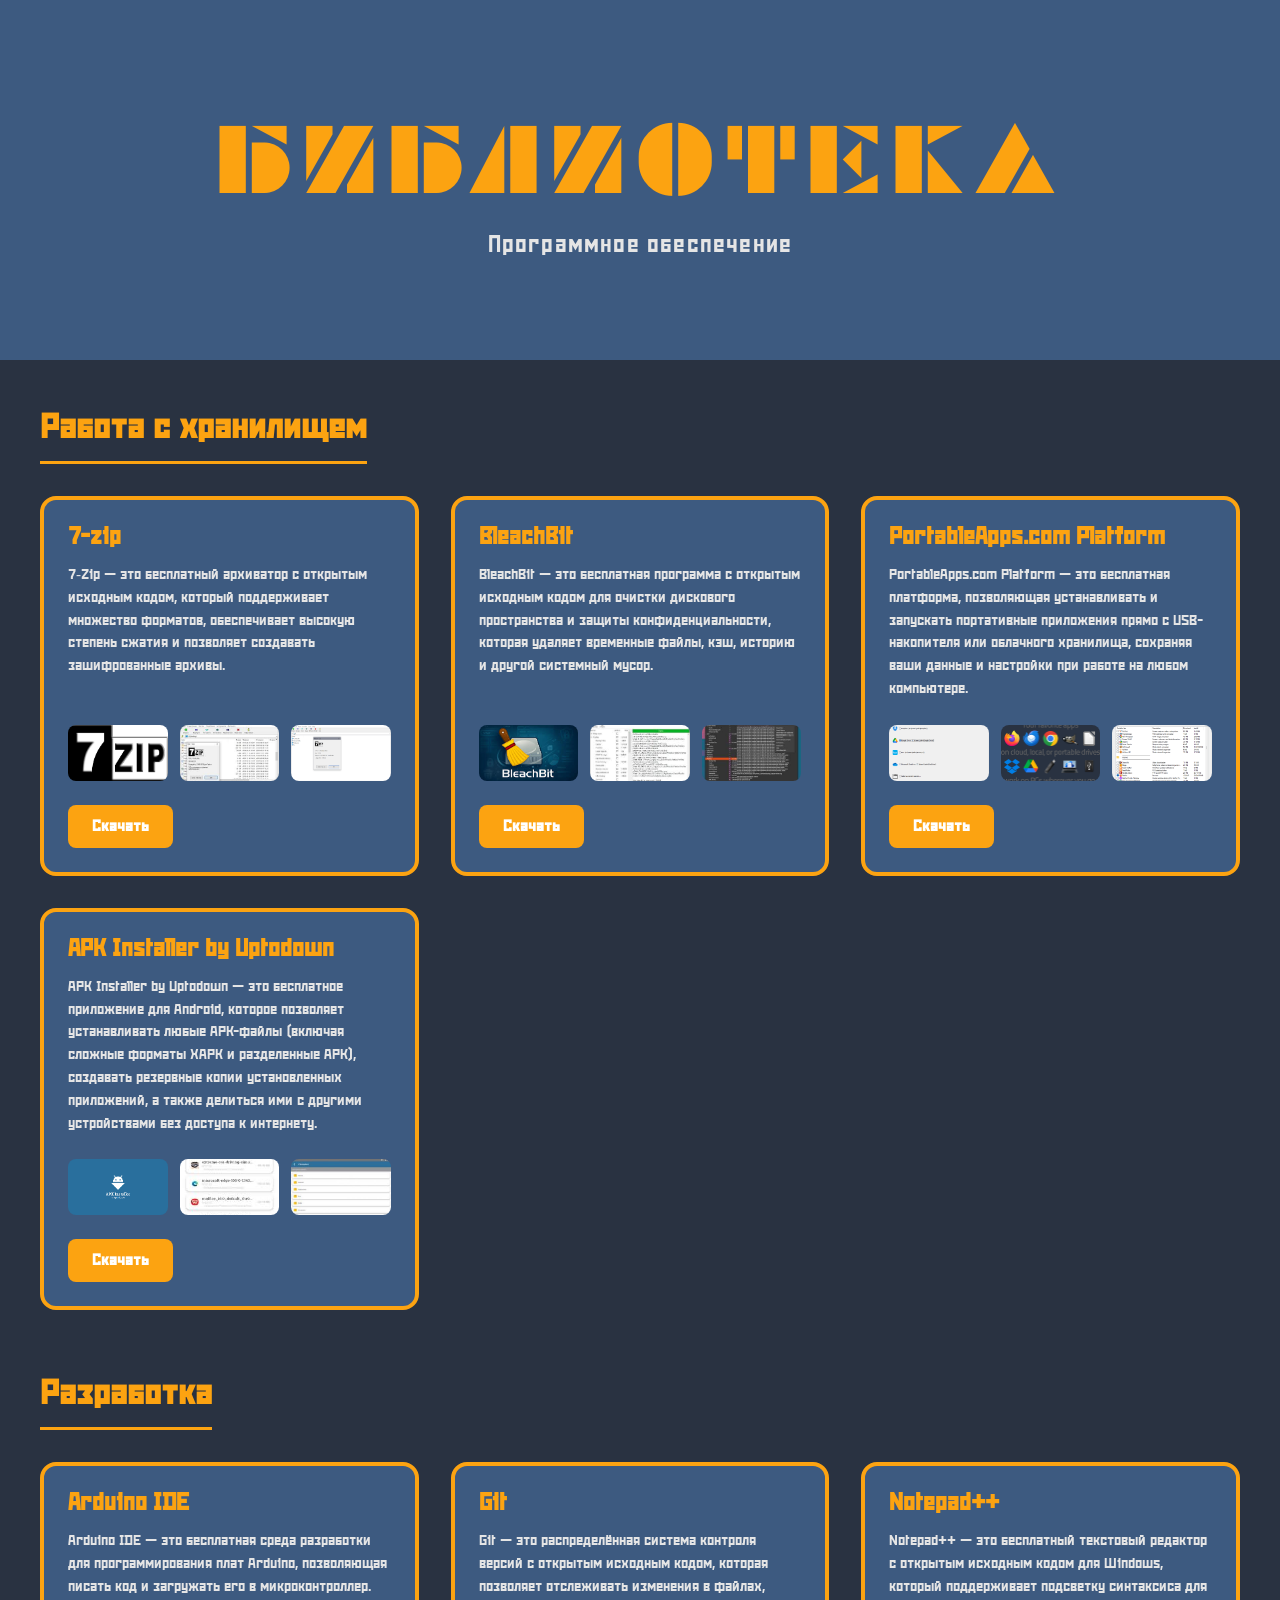
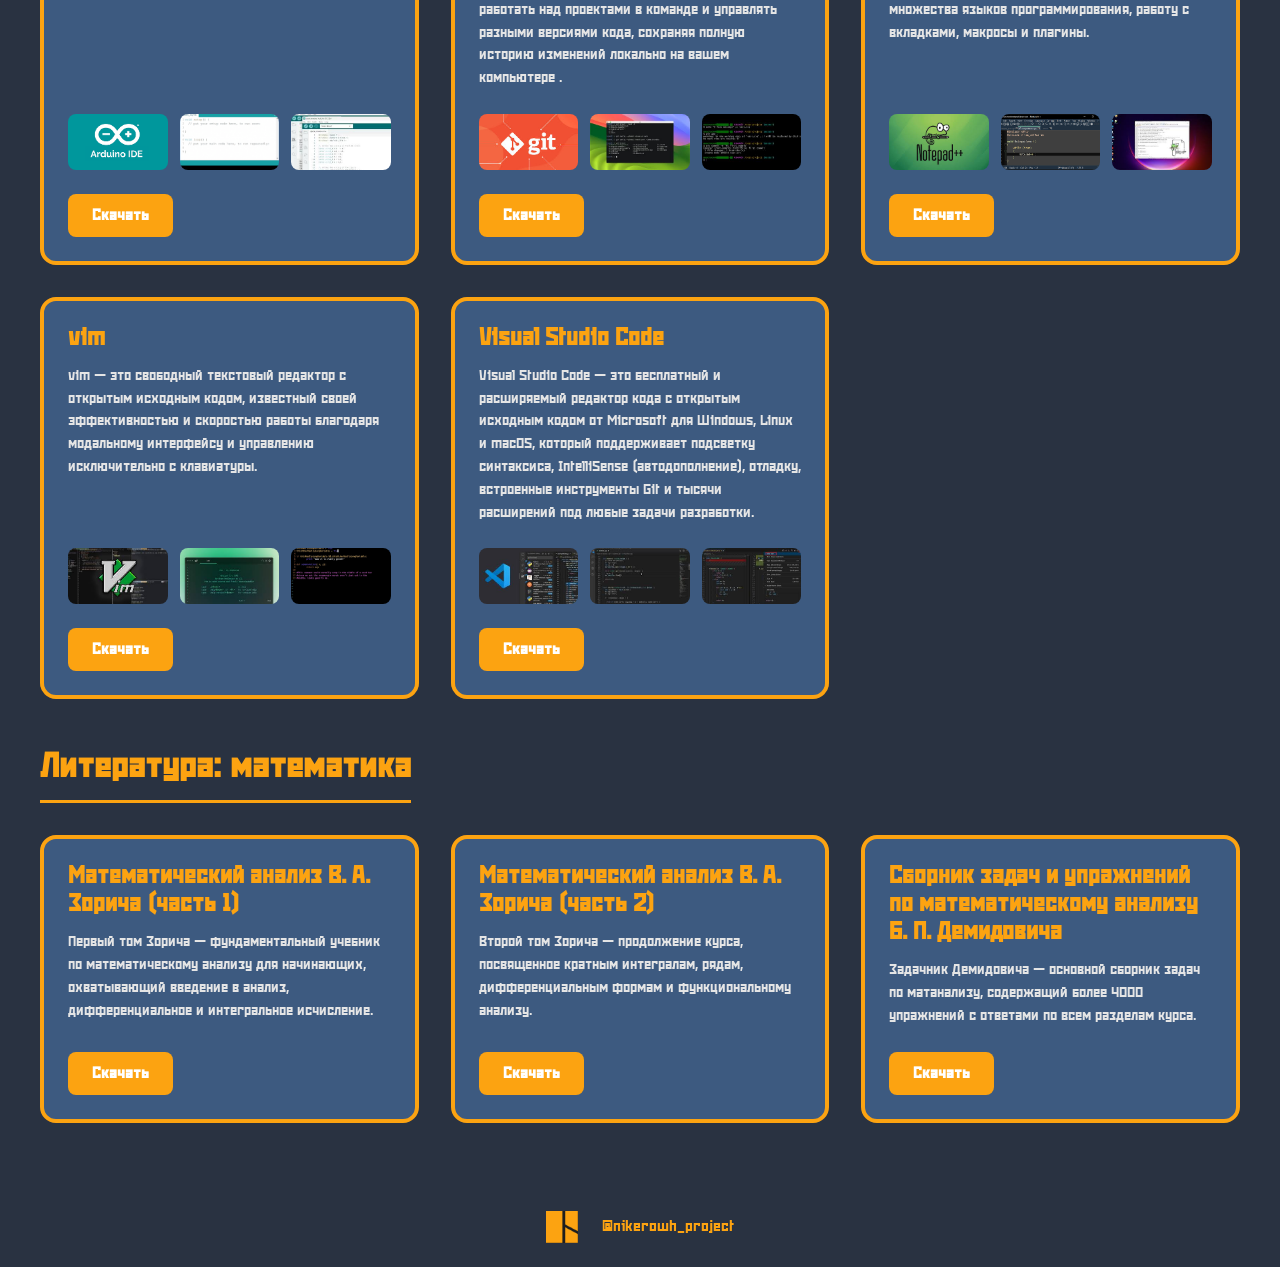
==== commit 8d8876f3: "add books" ====
--- a/library.html
+++ b/library.html
@@ -229,6 +229,41 @@
         </section>
     </main>
 
+
+    <!-- ===== КАТЕГОРИЯ РАЗРАБОТКА ===== -->
+        <section class="category">
+            <h2 class="category__title">Литература: математика</h2>
+            
+            <div class="cards-grid">
+                <!-- ===== КАРТОЧКА 1 ===== -->
+                <div class="card">
+                    <h3 class="card__title">Математический анализ В. А. Зорича (часть 1)</h3>
+                    <p class="card__description">
+                        Первый том Зорича — фундаментальный учебник по математическому анализу для начинающих, охватывающий введение в анализ, дифференциальное и интегральное исчисление.
+                    </p>                    
+                    <a href="https://disk.yandex.ru/i/DMa_RB-maXpX2A" class="card__download">Скачать</a>
+                </div>
+
+                <!-- ===== КАРТОЧКА 2 ===== -->
+                <div class="card">
+                    <h3 class="card__title">Математический анализ В. А. Зорича (часть 2)</h3>
+                    <p class="card__description">
+                        Второй том Зорича — продолжение курса, посвященное кратным интегралам, рядам, дифференциальным формам и функциональному анализу.
+                    </p>
+                    <a href="https://disk.yandex.ru/i/IoSxRCWNo1YJIg" class="card__download">Скачать</a>
+                </div>
+
+                <!-- ===== КАРТОЧКА 3 ===== -->
+                <div class="card">
+                    <h3 class="card__title">Сборник задач и упражнений по математическому анализу Б. П. Демидовича</h3>
+                    <p class="card__description">
+                        Задачник Демидовича — основной сборник задач по матанализу, содержащий более 4000 упражнений с ответами по всем разделам курса.
+                    </p>
+                    <a href="https://disk.yandex.ru/i/hy5BBxkUt8NpqA" class="card__download">Скачать</a>
+                </div>
+            </div>
+        </section>
+
     <!-- FOOTER -->
     <footer class="footer">
         <div class="footer__content">
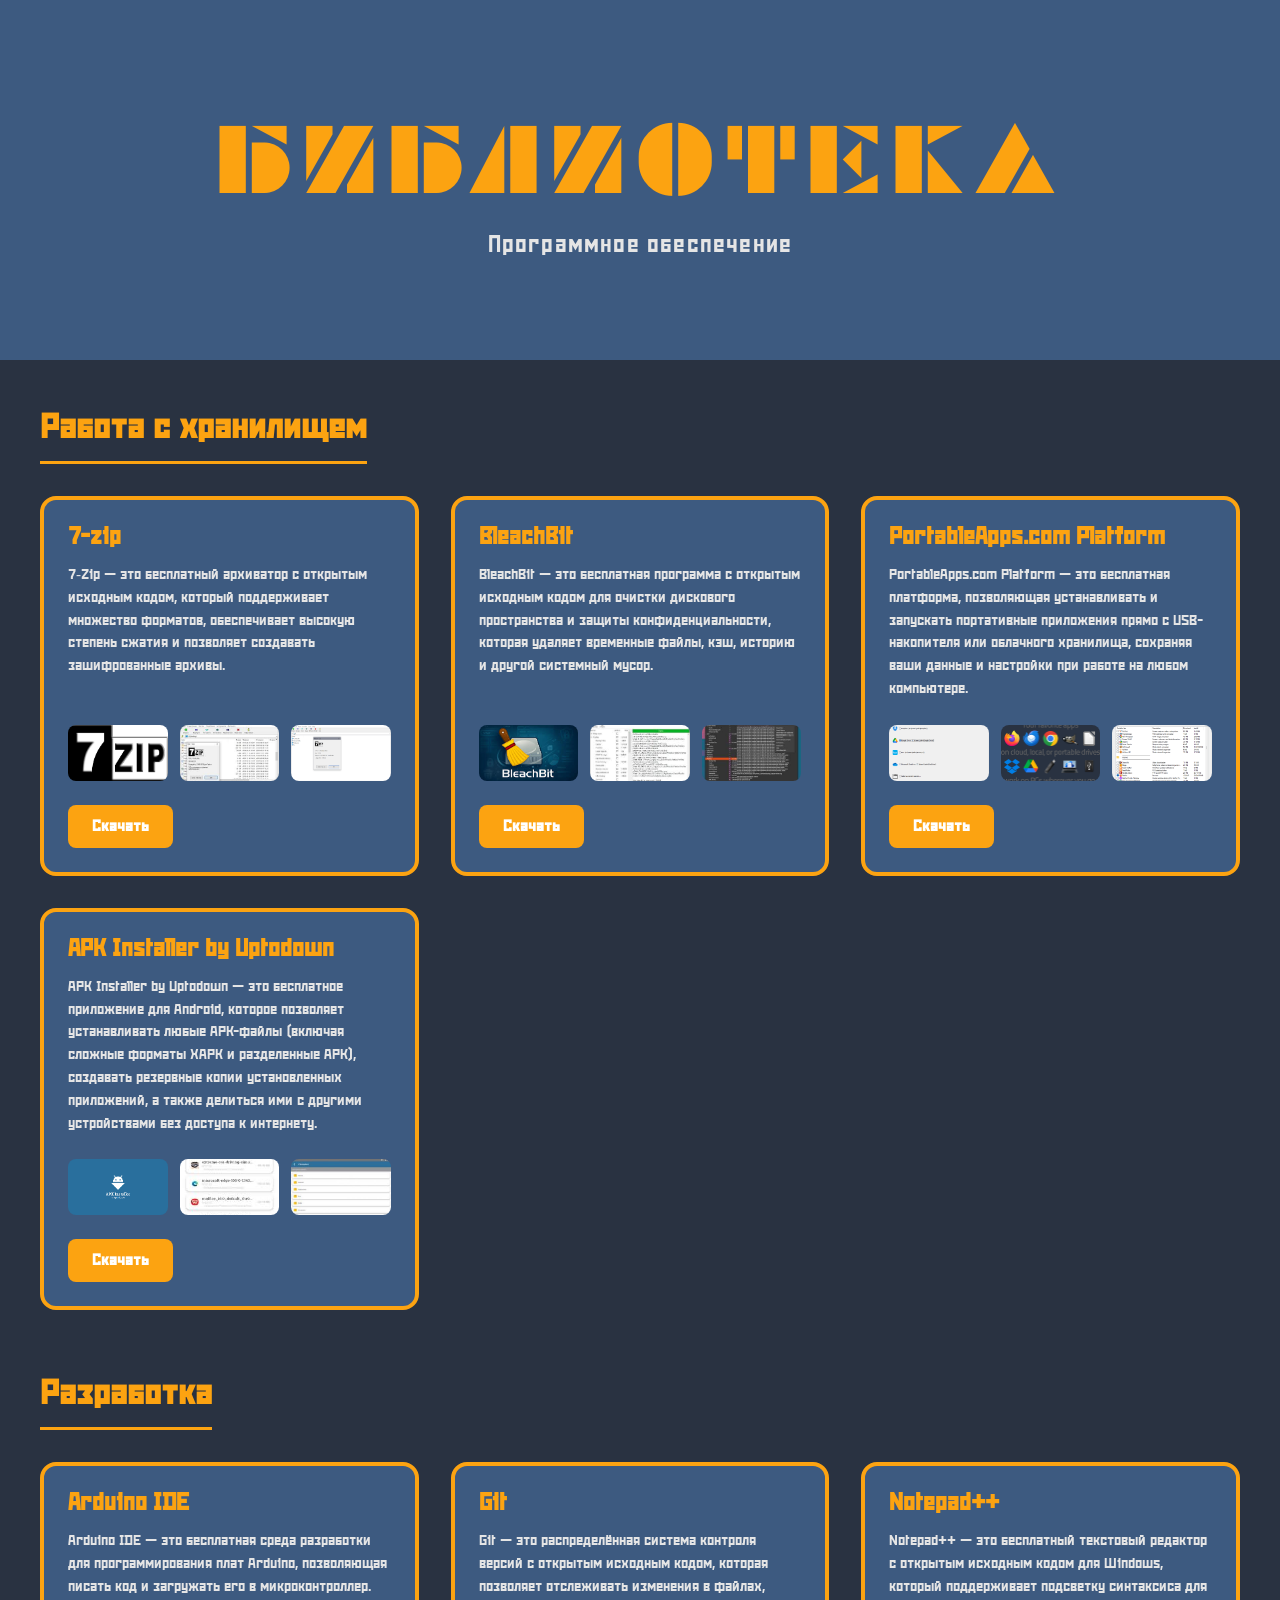
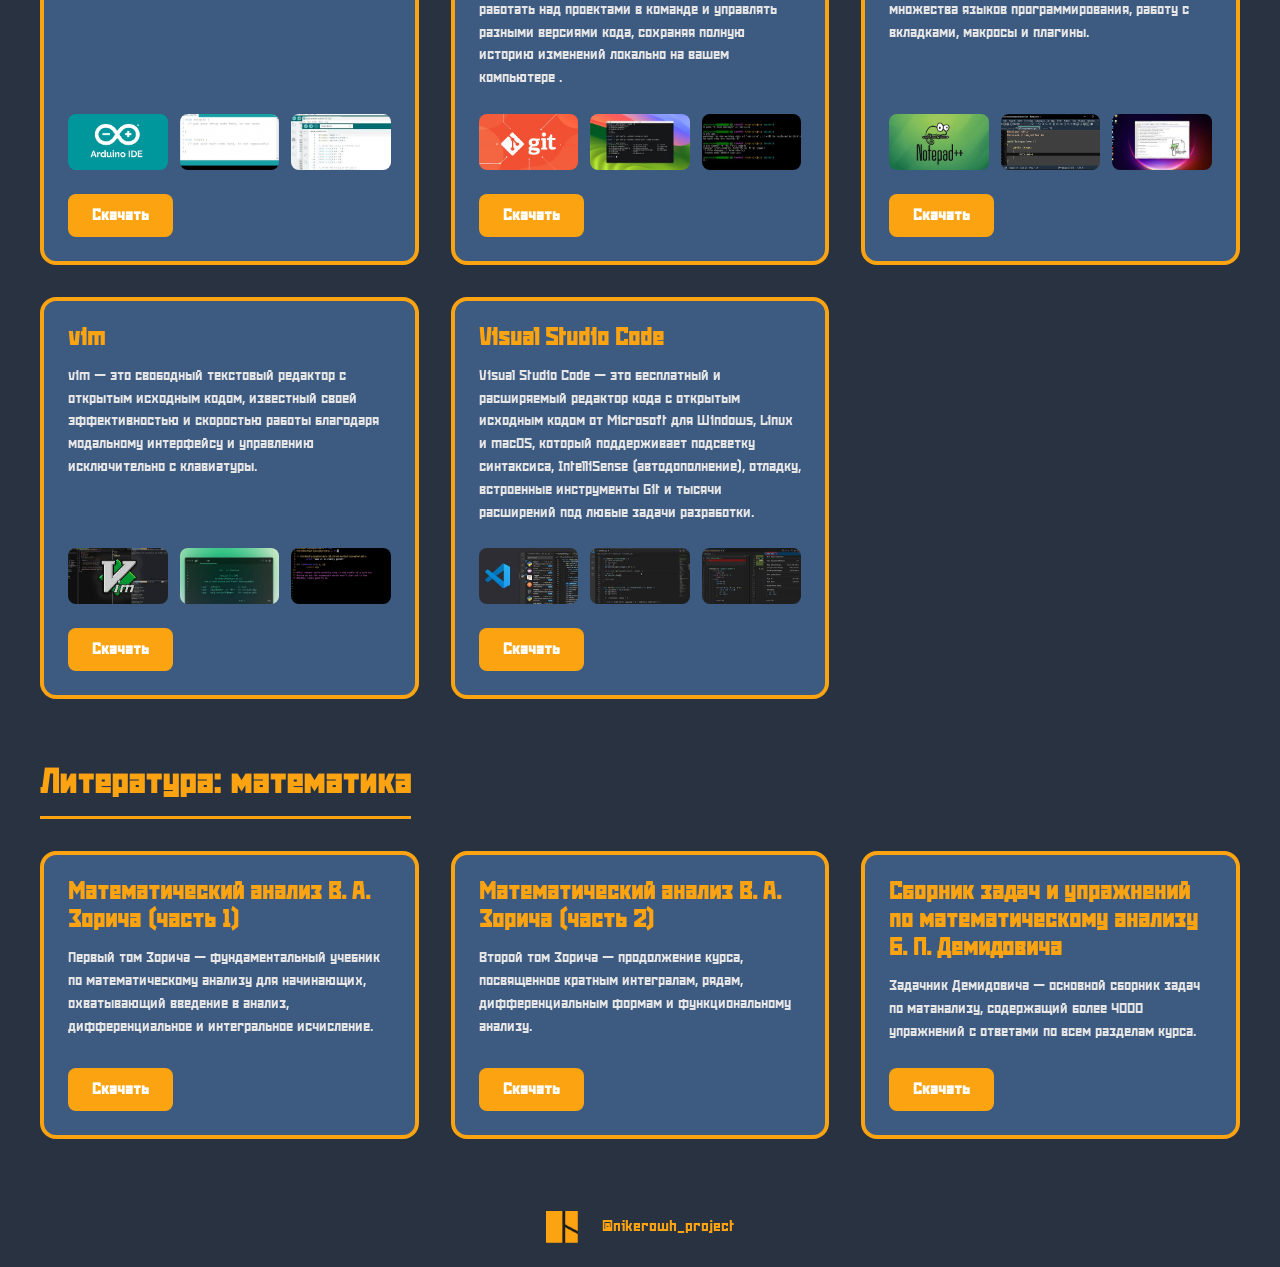
==== commit 961fc9de: "Update library.html" ====
--- a/library.html
+++ b/library.html
@@ -227,10 +227,10 @@
                 </div> ===== -->
             </div>
         </section>
-    </main>
-
-
-    <!-- ===== КАТЕГОРИЯ РАЗРАБОТКА ===== -->
+
+
+
+        <!-- ===== КАТЕГОРИЯ ЛИТЕРАТУРА МАТЕМАТИКА ===== -->
         <section class="category">
             <h2 class="category__title">Литература: математика</h2>
             
@@ -263,6 +263,7 @@
                 </div>
             </div>
         </section>
+    </main>
 
     <!-- FOOTER -->
     <footer class="footer">
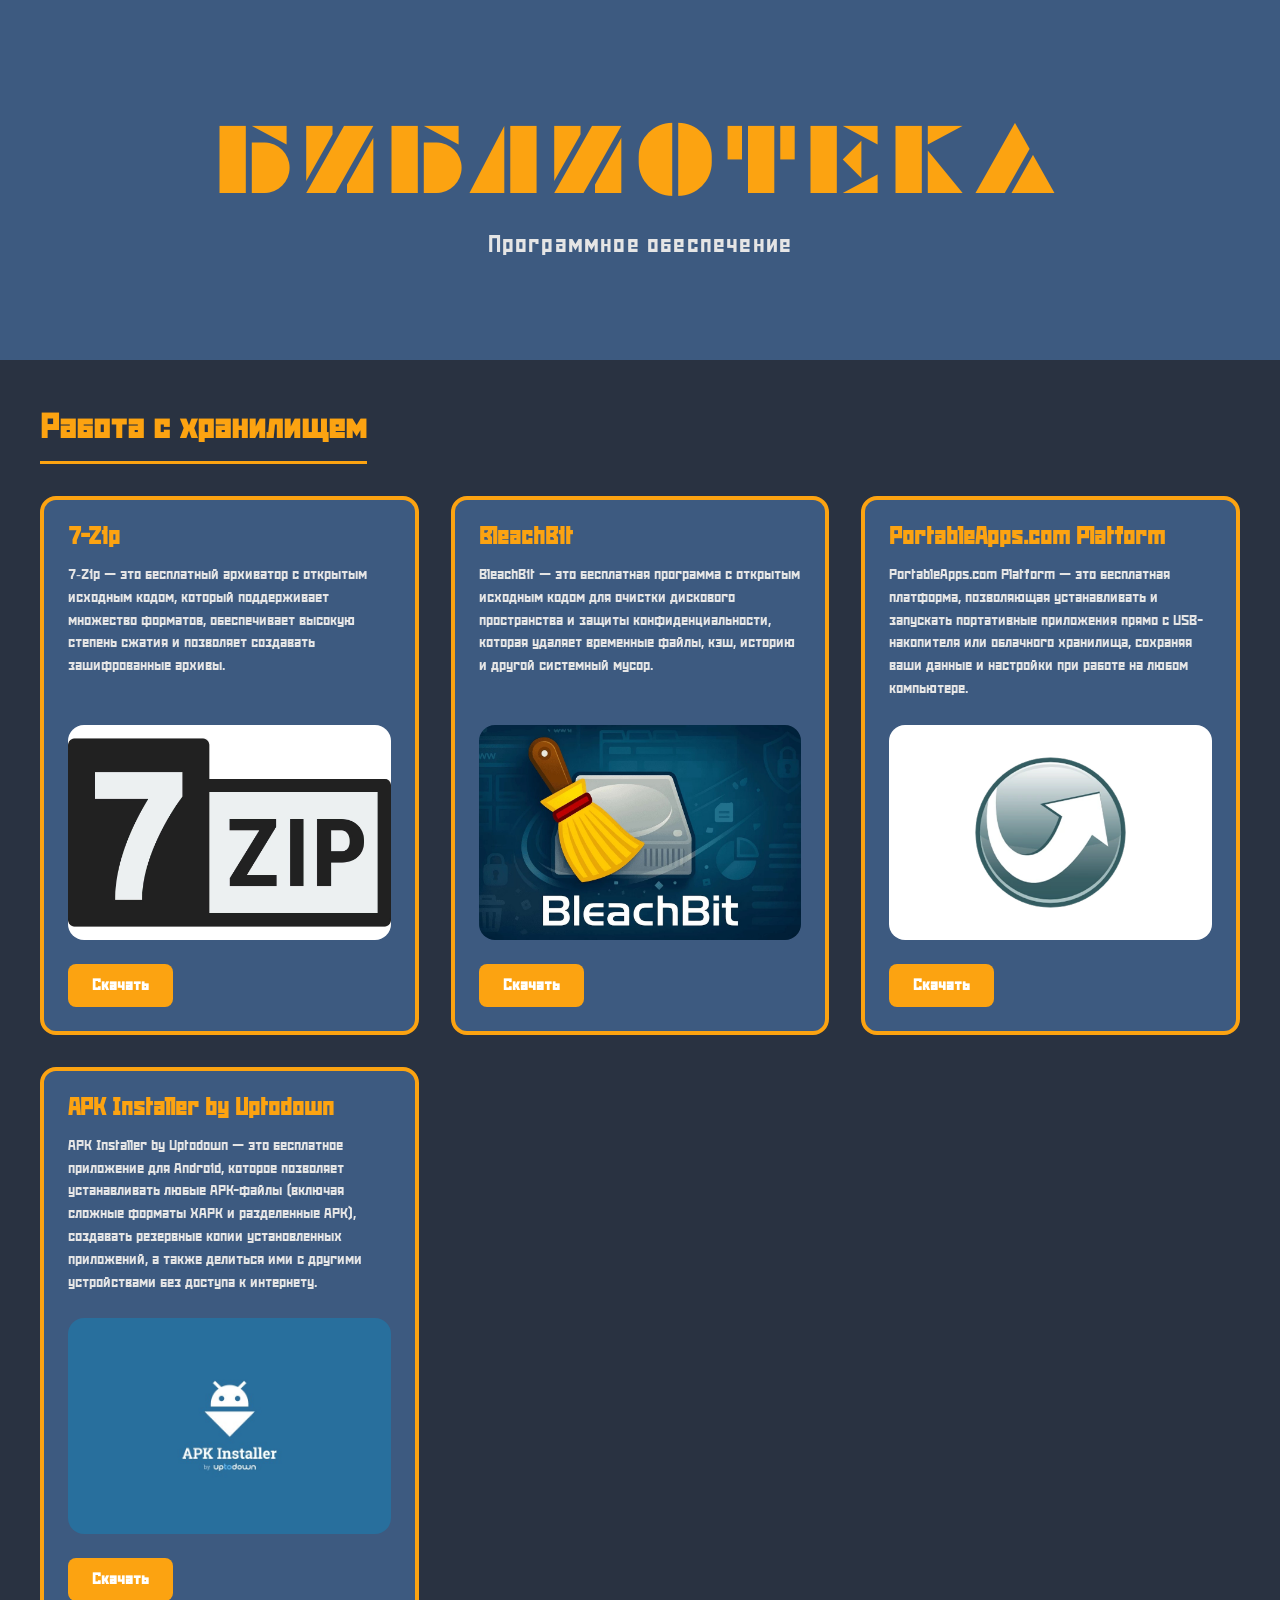
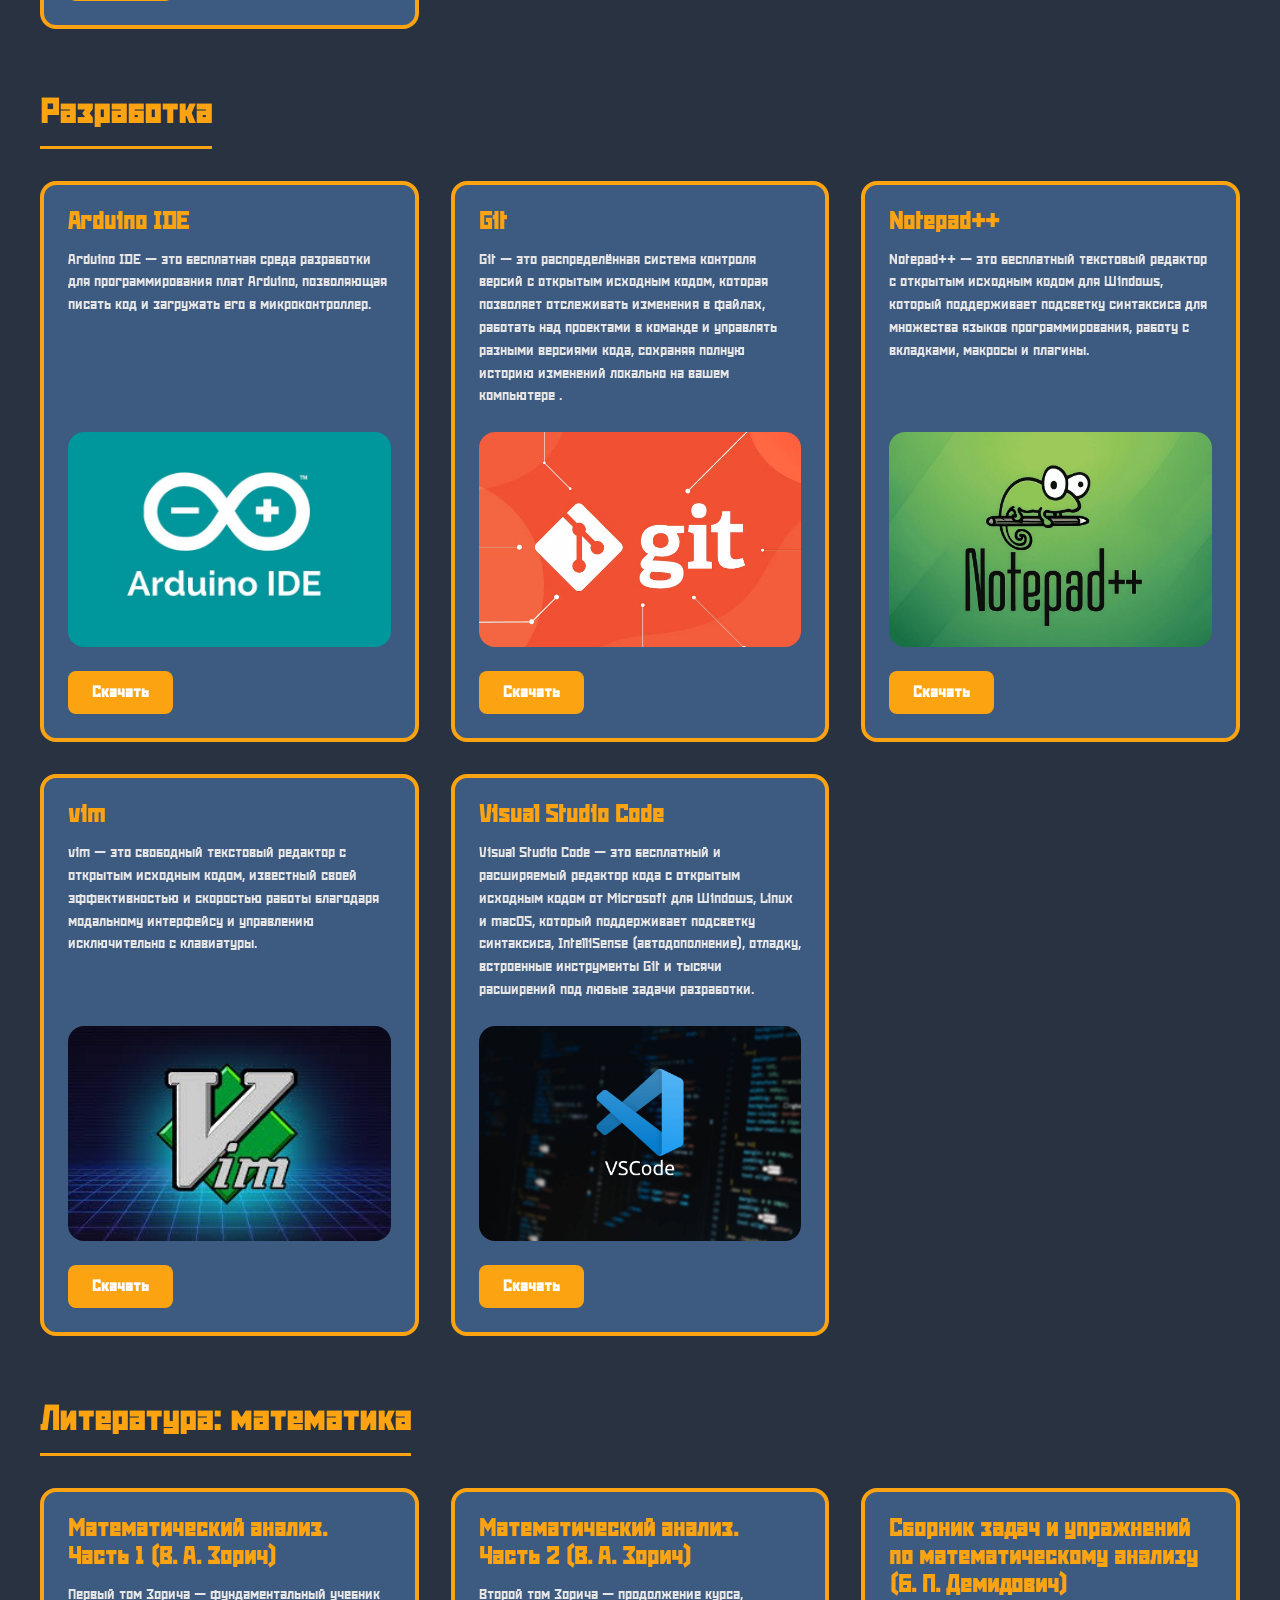
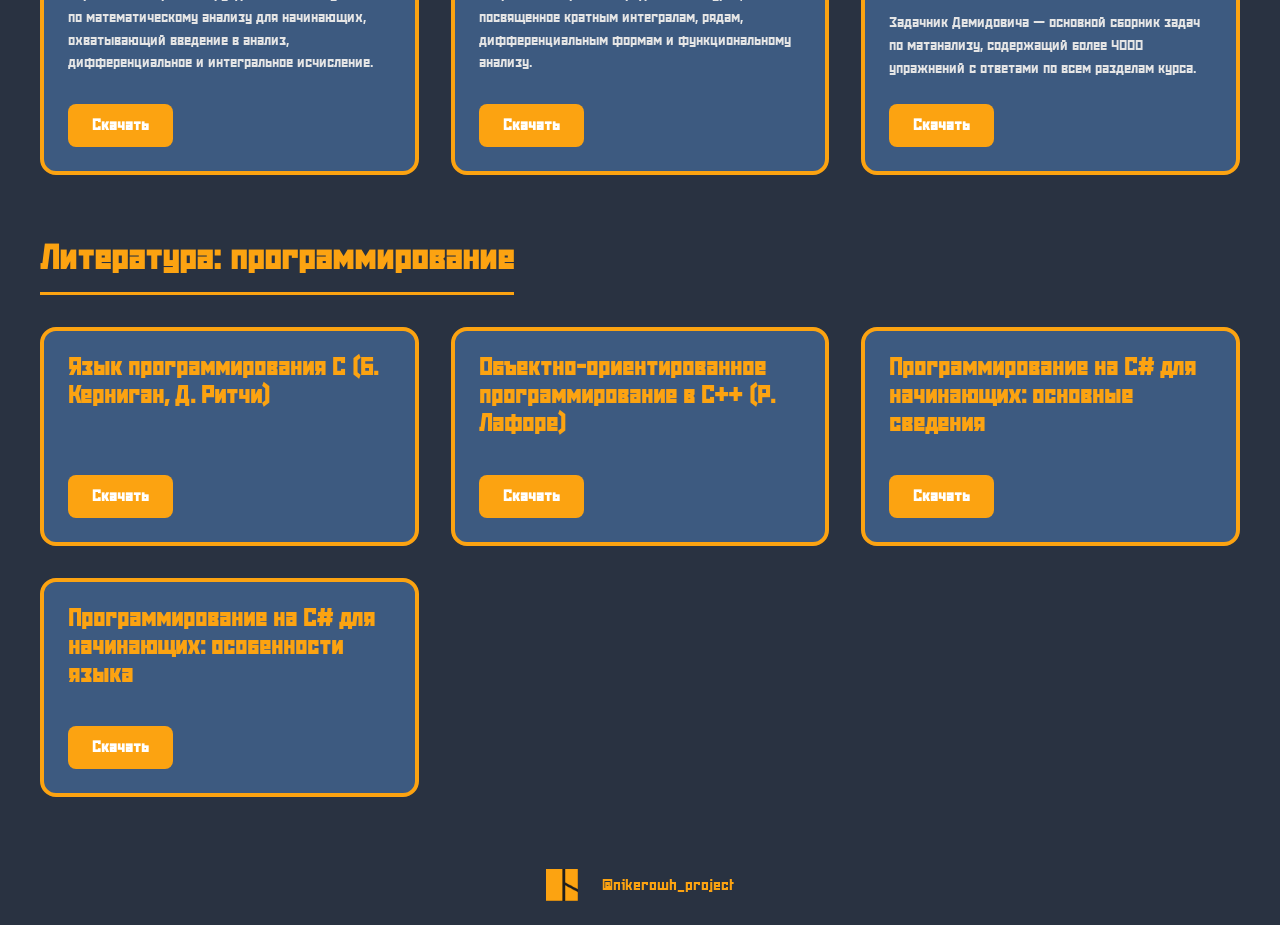
==== commit 31df30c2: "update design, pictures and styles" ====
--- a/library.html
+++ b/library.html
@@ -20,111 +20,56 @@
         </div>
     </header>
 
+    <!-- ШАБЛОН КАРТОЧКИ БРАТЬ ОТСЮДА
+
+                <div class="card">
+                    <h3 class="card__title"></h3>
+                    <p class="card__description"></p>
+                    <img class="card__screenshots" src="images/programs" alt="скриншот" class="card__screenshot">                   
+                    <a href="" class="card__download">Скачать</a>
+                </div>
+            
+    -->
+
     <!-- ОСНОВНОЙ КОНТЕНТ -->
     <main class="main library-page">
         <!-- ===== КАТЕГОРИЯ РАБОТА С ХРАНИЛИЩЕМ ===== -->
         <section class="category">
             <h2 class="category__title">Работа с хранилищем</h2>
-            
             <div class="cards-grid">
                 <!-- ===== КАРТОЧКА 1 ===== -->
                 <div class="card">
-                    <h3 class="card__title">7-zip</h3>
-                    <p class="card__description">
-                        7‑Zip — это бесплатный архиватор с открытым исходным кодом, который поддерживает множество форматов, обеспечивает высокую степень сжатия и позволяет создавать зашифрованные архивы.
-                    </p>
-                    
-                    <div class="card__screenshots">
-                        <img src="images/programs/7zip-1.png" alt="скриншот" class="card__screenshot">
-                        <img src="images/programs/7zip-2.jpg" alt="скриншот" class="card__screenshot">
-                        <img src="images/programs/7zip-3.png" alt="скриншот" class="card__screenshot">
-                    </div>
-                    
+                    <h3 class="card__title">7-Zip</h3>
+                    <p class="card__description">7‑Zip — это бесплатный архиватор с открытым исходным кодом, который поддерживает множество форматов, обеспечивает высокую степень сжатия и позволяет создавать зашифрованные архивы.</p>
+                    <img class="card__screenshots" src="images/programs/7zip.jpg" alt="скриншот" class="card__screenshot">                   
                     <a href="https://disk.yandex.ru/d/hwbHvmSAdD4YMA" class="card__download">Скачать</a>
                 </div>
 
                 <!-- ===== КАРТОЧКА 2 ===== -->
                 <div class="card">
                     <h3 class="card__title">BleachBit</h3>
-                    <p class="card__description">
-                        BleachBit — это бесплатная программа с открытым исходным кодом для очистки дискового пространства и защиты конфиденциальности, которая удаляет временные файлы, кэш, историю и другой системный мусор.
-                    </p>
-                    
-                    <div class="card__screenshots">
-                        <img src="images/programs/bleachbit-1.jpg" alt="скриншот" class="card__screenshot">
-                        <img src="images/programs/bleachbit-2.jpg" alt="скриншот" class="card__screenshot">
-                        <img src="images/programs/bleachbit-3.jpg" alt="скриншот" class="card__screenshot">
-                    </div>
-                    
+                    <p class="card__description">BleachBit — это бесплатная программа с открытым исходным кодом для очистки дискового пространства и защиты конфиденциальности, которая удаляет временные файлы, кэш, историю и другой системный мусор.</p>
+                    <img class="card__screenshots" src="images/programs/bleachbit.jpg" alt="скриншот" class="card__screenshot">
                     <a href="https://disk.yandex.ru/d/F8Z6RaT3wdRoBQ" class="card__download">Скачать</a>
                 </div>
 
                 <!-- ===== КАРТОЧКА 3 ===== -->
                 <div class="card">
                     <h3 class="card__title">PortableApps.com Platform</h3>
-                    <p class="card__description">
-                        PortableApps.com Platform — это бесплатная платформа, позволяющая устанавливать и запускать портативные приложения прямо с USB-накопителя или облачного хранилища, сохраняя ваши данные и настройки при работе на любом компьютере.
-                    </p>
-                    
-                    <div class="card__screenshots">
-                        <img src="images/programs/portableapps-1.png" alt="скриншот" class="card__screenshot">
-                        <img src="images/programs/portableapps-2.png" alt="скриншот" class="card__screenshot">
-                        <img src="images/programs/portableapps-3.png" alt="скриншот" class="card__screenshot">
-                    </div>
-                    
+                    <p class="card__description">PortableApps.com Platform — это бесплатная платформа, позволяющая устанавливать и запускать портативные приложения прямо с USB-накопителя или облачного хранилища, сохраняя ваши данные и настройки при работе на любом компьютере.</p>
+                    <img class="card__screenshots" src="images/programs/portableapps.jpg" alt="скриншот" class="card__screenshot">                   
                     <a href="https://disk.yandex.ru/d/EKPdP-UuyY8jQA" class="card__download">Скачать</a>
                 </div>
 
                 <!-- ===== КАРТОЧКА 4 ===== -->
                 <div class="card">
                     <h3 class="card__title">APK Installer by Uptodown</h3>
-                    <p class="card__description">
-                        APK Installer by Uptodown — это бесплатное приложение для Android, которое позволяет устанавливать любые APK-файлы (включая сложные форматы XAPK и разделенные APK), создавать резервные копии установленных приложений, а также делиться ими с другими устройствами без доступа к интернету.
-                    </p>
-                    <div class="card__screenshots">
-                        <img src="images/programs/uptodown-1.png" alt="скриншот" class="card__screenshot">
-                        <img src="images/programs/uptodown-2.jpg" alt="скриншот" class="card__screenshot">
-                        <img src="images/programs/uptodown-3.jpg" alt="скриншот" class="card__screenshot">
-                    </div>
-                    
+                    <p class="card__description">APK Installer by Uptodown — это бесплатное приложение для Android, которое позволяет устанавливать любые APK-файлы (включая сложные форматы XAPK и разделенные APK), создавать резервные копии установленных приложений, а также делиться ими с другими устройствами без доступа к интернету.</p>
+                    <img class="card__screenshots" src="images/programs/uptodown.jpg" alt="скриншот" class="card__screenshot">                    
                     <a href="https://disk.yandex.ru/d/ls74p10ux8cadQ" class="card__download">Скачать</a>
                 </div>
-
-                <!-- ===== КАРТОЧКА 5 
-                <div class="card">
-                    <h3 class="card__title">BleachBit</h3>
-                    <p class="card__description">
-                        BleachBit — это бесплатная программа с открытым исходным кодом для очистки дискового пространства и защиты конфиденциальности, которая удаляет временные файлы, кэш, историю и другой системный мусор.
-                    </p>
-                    
-                    <div class="card__screenshots">
-                        <img src="images/programs/bleachbit-1.jpg" alt="скриншот" class="card__screenshot">
-                        <img src="images/programs/bleachbit-2.jpg" alt="скриншот" class="card__screenshot">
-                        <img src="images/programs/bleachbit-3.jpg" alt="скриншот" class="card__screenshot">
-                    </div>
-                    
-                    <a href="https://disk.yandex.ru/d/F8Z6RaT3wdRoBQ" class="card__download">Скачать</a>
-                </div> ===== -->
-
-                <!-- ===== КАРТОЧКА 6 
-                <div class="card">
-                    <h3 class="card__title">PortableApps.com Platform</h3>
-                    <p class="card__description">
-                        PortableApps.com Platform — это бесплатная платформа, позволяющая устанавливать и запускать портативные приложения прямо с USB-накопителя или облачного хранилища, сохраняя ваши данные и настройки при работе на любом компьютере.
-                    </p>
-                    
-                    <div class="card__screenshots">
-                        <img src="images/programs/portableapps-1.png" alt="скриншот" class="card__screenshot">
-                        <img src="images/programs/portableapps-2.png" alt="скриншот" class="card__screenshot">
-                        <img src="images/programs/portableapps-3.png" alt="скриншот" class="card__screenshot">
-                    </div>
-                    
-                    <a href="https://disk.yandex.ru/d/EKPdP-UuyY8jQA" class="card__download">Скачать</a>
-                </div> ===== -->
             </div>
         </section>
-
-
 
         <!-- ===== КАТЕГОРИЯ РАЗРАБОТКА ===== -->
         <section class="category">
@@ -134,136 +79,110 @@
                 <!-- ===== КАРТОЧКА 1 ===== -->
                 <div class="card">
                     <h3 class="card__title">Arduino IDE</h3>
-                    <p class="card__description">
-                        Arduino IDE — это бесплатная среда разработки для программирования плат Arduino, позволяющая писать код и загружать его в микроконтроллер.
-                    </p>
-                    
-                    <div class="card__screenshots">
-                        <img src="images/programs/arduinoide-1.png" alt="скриншот" class="card__screenshot">
-                        <img src="images/programs/arduinoide-2.png" alt="скриншот" class="card__screenshot">
-                        <img src="images/programs/arduinoide-3.jpg" alt="скриншот" class="card__screenshot">
-                    </div>
-                    
+                    <p class="card__description">Arduino IDE — это бесплатная среда разработки для программирования плат Arduino, позволяющая писать код и загружать его в микроконтроллер.</p>
+                    <img class="card__screenshots" src="images/programs/arduinoide.jpg" alt="скриншот" class="card__screenshot">                    
                     <a href="https://disk.yandex.ru/d/pIWNRWTIvZ72xw" class="card__download">Скачать</a>
                 </div>
 
                 <!-- ===== КАРТОЧКА 2 ===== -->
                 <div class="card">
                     <h3 class="card__title">Git</h3>
-                    <p class="card__description">
-                        Git — это распределённая система контроля версий с открытым исходным кодом, которая позволяет отслеживать изменения в файлах, работать над проектами в команде и управлять разными версиями кода, сохраняя полную историю изменений локально на вашем компьютере .
-                    </p>
-                    
-                    <div class="card__screenshots">
-                        <img src="images/programs/git-1.jpg" alt="скриншот" class="card__screenshot">
-                        <img src="images/programs/git-2.jpg" alt="скриншот" class="card__screenshot">
-                        <img src="images/programs/git-3.jpg" alt="скриншот" class="card__screenshot">
-                    </div>
-                    
+                    <p class="card__description">Git — это распределённая система контроля версий с открытым исходным кодом, которая позволяет отслеживать изменения в файлах, работать над проектами в команде и управлять разными версиями кода, сохраняя полную историю изменений локально на вашем компьютере .</p>
+                    <img class="card__screenshots" src="images/programs/git.jpg" alt="скриншот" class="card__screenshot">                    
                     <a href="https://disk.yandex.ru/d/ZYdPXtKbaOQdfA" class="card__download">Скачать</a>
                 </div>
 
                 <!-- ===== КАРТОЧКА 3 ===== -->
                 <div class="card">
                     <h3 class="card__title">Notepad++</h3>
-                    <p class="card__description">
-                        Notepad++ — это бесплатный текстовый редактор с открытым исходным кодом для Windows, который поддерживает подсветку синтаксиса для множества языков программирования, работу с вкладками, макросы и плагины.
-                    </p>
-                    
-                    <div class="card__screenshots">
-                        <img src="images/programs/notepad++-1.png" alt="скриншот" class="card__screenshot">
-                        <img src="images/programs/notepad++-2.png" alt="скриншот" class="card__screenshot">
-                        <img src="images/programs/notepad++-3.jpg" alt="скриншот" class="card__screenshot">
-                    </div>
-                    
+                    <p class="card__description">Notepad++ — это бесплатный текстовый редактор с открытым исходным кодом для Windows, который поддерживает подсветку синтаксиса для множества языков программирования, работу с вкладками, макросы и плагины.</p>
+                    <img class="card__screenshots" src="images/programs/notepad++.jpg" alt="скриншот" class="card__screenshot">                    
                     <a href="https://disk.yandex.ru/d/Rx01GccAY-7TWA" class="card__download">Скачать</a>
                 </div>
 
                 <!-- ===== КАРТОЧКА 4 ===== -->
                 <div class="card">
                     <h3 class="card__title">vim</h3>
-                    <p class="card__description">
-                        vim — это свободный текстовый редактор с открытым исходным кодом, известный своей эффективностью и скоростью работы благодаря модальному интерфейсу и управлению исключительно с клавиатуры.
-                    </p>
-                    <div class="card__screenshots">
-                        <img src="images/programs/vim-1.jpg" alt="скриншот" class="card__screenshot">
-                        <img src="images/programs/vim-2.jpg" alt="скриншот" class="card__screenshot">
-                        <img src="images/programs/vim-3.png" alt="скриншот" class="card__screenshot">
-                    </div>
-                    
+                    <p class="card__description">vim — это свободный текстовый редактор с открытым исходным кодом, известный своей эффективностью и скоростью работы благодаря модальному интерфейсу и управлению исключительно с клавиатуры.</p>
+                    <img class="card__screenshots" src="images/programs/vim.jpg" alt="скриншот" class="card__screenshot">
                     <a href="https://disk.yandex.ru/d/wRuvGnJm7ita9Q" class="card__download">Скачать</a>
                 </div>
 
                 <!-- ===== КАРТОЧКА 5 ===== -->
                 <div class="card">
                     <h3 class="card__title">Visual Studio Code</h3>
-                    <p class="card__description">
-                        Visual Studio Code — это бесплатный и расширяемый редактор кода с открытым исходным кодом от Microsoft для Windows, Linux и macOS, который поддерживает подсветку синтаксиса, IntelliSense (автодополнение), отладку, встроенные инструменты Git и тысячи расширений под любые задачи разработки.
-                    </p>
-                    
-                    <div class="card__screenshots">
-                        <img src="images/programs/vscode-1.jpg" alt="скриншот" class="card__screenshot">
-                        <img src="images/programs/vscode-2.jpg" alt="скриншот" class="card__screenshot">
-                        <img src="images/programs/vscode-3.jpg" alt="скриншот" class="card__screenshot">
-                    </div>
-                    
+                    <p class="card__description">Visual Studio Code — это бесплатный и расширяемый редактор кода с открытым исходным кодом от Microsoft для Windows, Linux и macOS, который поддерживает подсветку синтаксиса, IntelliSense (автодополнение), отладку, встроенные инструменты Git и тысячи расширений под любые задачи разработки.</p>
+                    <img class="card__screenshots" src="images/programs/vscode.jpg" alt="скриншот" class="card__screenshot">
                     <a href="https://disk.yandex.ru/d/vOurH4qI4WDNWA" class="card__download">Скачать</a>
                 </div> 
-
-                <!-- ===== КАРТОЧКА 6 
-                <div class="card">
-                    <h3 class="card__title">PortableApps.com Platform</h3>
-                    <p class="card__description">
-                        PortableApps.com Platform — это бесплатная платформа, позволяющая устанавливать и запускать портативные приложения прямо с USB-накопителя или облачного хранилища, сохраняя ваши данные и настройки при работе на любом компьютере.
-                    </p>
-                    
-                    <div class="card__screenshots">
-                        <img src="images/programs/portableapps-1.png" alt="скриншот" class="card__screenshot">
-                        <img src="images/programs/portableapps-2.png" alt="скриншот" class="card__screenshot">
-                        <img src="images/programs/portableapps-3.png" alt="скриншот" class="card__screenshot">
-                    </div>
-                    
-                    <a href="https://disk.yandex.ru/d/EKPdP-UuyY8jQA" class="card__download">Скачать</a>
-                </div> ===== -->
             </div>
         </section>
-
-
 
         <!-- ===== КАТЕГОРИЯ ЛИТЕРАТУРА МАТЕМАТИКА ===== -->
         <section class="category">
             <h2 class="category__title">Литература: математика</h2>
-            
+
             <div class="cards-grid">
                 <!-- ===== КАРТОЧКА 1 ===== -->
                 <div class="card">
-                    <h3 class="card__title">Математический анализ В. А. Зорича (часть 1)</h3>
-                    <p class="card__description">
-                        Первый том Зорича — фундаментальный учебник по математическому анализу для начинающих, охватывающий введение в анализ, дифференциальное и интегральное исчисление.
-                    </p>                    
+                    <h3 class="card__title">Математический анализ. Часть 1 (В. А. Зорич)</h3>
+                    <p class="card__description">Первый том Зорича — фундаментальный учебник по математическому анализу для начинающих, охватывающий введение в анализ, дифференциальное и интегральное исчисление.</p>                    
                     <a href="https://disk.yandex.ru/i/DMa_RB-maXpX2A" class="card__download">Скачать</a>
                 </div>
 
                 <!-- ===== КАРТОЧКА 2 ===== -->
                 <div class="card">
-                    <h3 class="card__title">Математический анализ В. А. Зорича (часть 2)</h3>
-                    <p class="card__description">
-                        Второй том Зорича — продолжение курса, посвященное кратным интегралам, рядам, дифференциальным формам и функциональному анализу.
-                    </p>
+                    <h3 class="card__title">Математический анализ. Часть 2 (В. А. Зорич)</h3>
+                    <p class="card__description">Второй том Зорича — продолжение курса, посвященное кратным интегралам, рядам, дифференциальным формам и функциональному анализу.</p>
                     <a href="https://disk.yandex.ru/i/IoSxRCWNo1YJIg" class="card__download">Скачать</a>
                 </div>
 
                 <!-- ===== КАРТОЧКА 3 ===== -->
                 <div class="card">
-                    <h3 class="card__title">Сборник задач и упражнений по математическому анализу Б. П. Демидовича</h3>
-                    <p class="card__description">
-                        Задачник Демидовича — основной сборник задач по матанализу, содержащий более 4000 упражнений с ответами по всем разделам курса.
-                    </p>
+                    <h3 class="card__title">Сборник задач и упражнений по математическому анализу (Б. П. Демидович)</h3>
+                    <p class="card__description">Задачник Демидовича — основной сборник задач по матанализу, содержащий более 4000 упражнений с ответами по всем разделам курса.</p>
                     <a href="https://disk.yandex.ru/i/hy5BBxkUt8NpqA" class="card__download">Скачать</a>
                 </div>
             </div>
         </section>
+
+        <!-- ===== КАТЕГОРИЯ ЛИТЕРАТУРА ПРОГРАММИРОВАНИЕ ===== -->
+        <section class="category">
+            <h2 class="category__title">Литература: программирование</h2>
+            
+            <div class="cards-grid">
+                <!-- ===== КАРТОЧКА 1 ===== -->
+                <div class="card">
+                    <h3 class="card__title">Язык программирования С (Б. Керниган, Д. Ритчи)</h3>
+                    <p class="card__description"></p>                    
+                    <a href="https://disk.yandex.ru/i/_3KG42UOtarzVw" class="card__download">Скачать</a>
+                </div>
+
+                <!-- ===== КАРТОЧКА 2 ===== -->
+                <div class="card">
+                    <h3 class="card__title">Объектно-ориентированное программирование в С++ (Р. Лафоре)</h3>
+                    <p class="card__description"></p>
+                    <a href="https://disk.yandex.ru/i/Y8mM8I059qHrBA" class="card__download">Скачать</a>
+                </div>
+
+                <!-- ===== КАРТОЧКА 3 ===== -->
+                <div class="card">
+                    <h3 class="card__title">Программирование на С# для начинающих: основные сведения</h3>
+                    <p class="card__description"></p>
+                    <a href="https://disk.yandex.ru/i/uWs0JgQbzea4-A" class="card__download">Скачать</a>
+                </div>
+
+                <!-- ===== КАРТОЧКА 4 ===== -->
+                <div class="card">
+                    <h3 class="card__title">Программирование на С# для начинающих: особенности языка</h3>
+                    <p class="card__description"></p>
+                    <a href="https://disk.yandex.ru/i/6JeXN2cANHf88A" class="card__download">Скачать</a>
+                </div>
+            </div>
+        </section>
     </main>
+
+
 
     <!-- FOOTER -->
     <footer class="footer">
--- a/style.css
+++ b/style.css
@@ -510,6 +510,7 @@
     gap: 0.75rem;
     margin-bottom: 1.5rem;
     justify-content: space-between;
+    border-radius: 16px;
 }
 
 .card__screenshot {
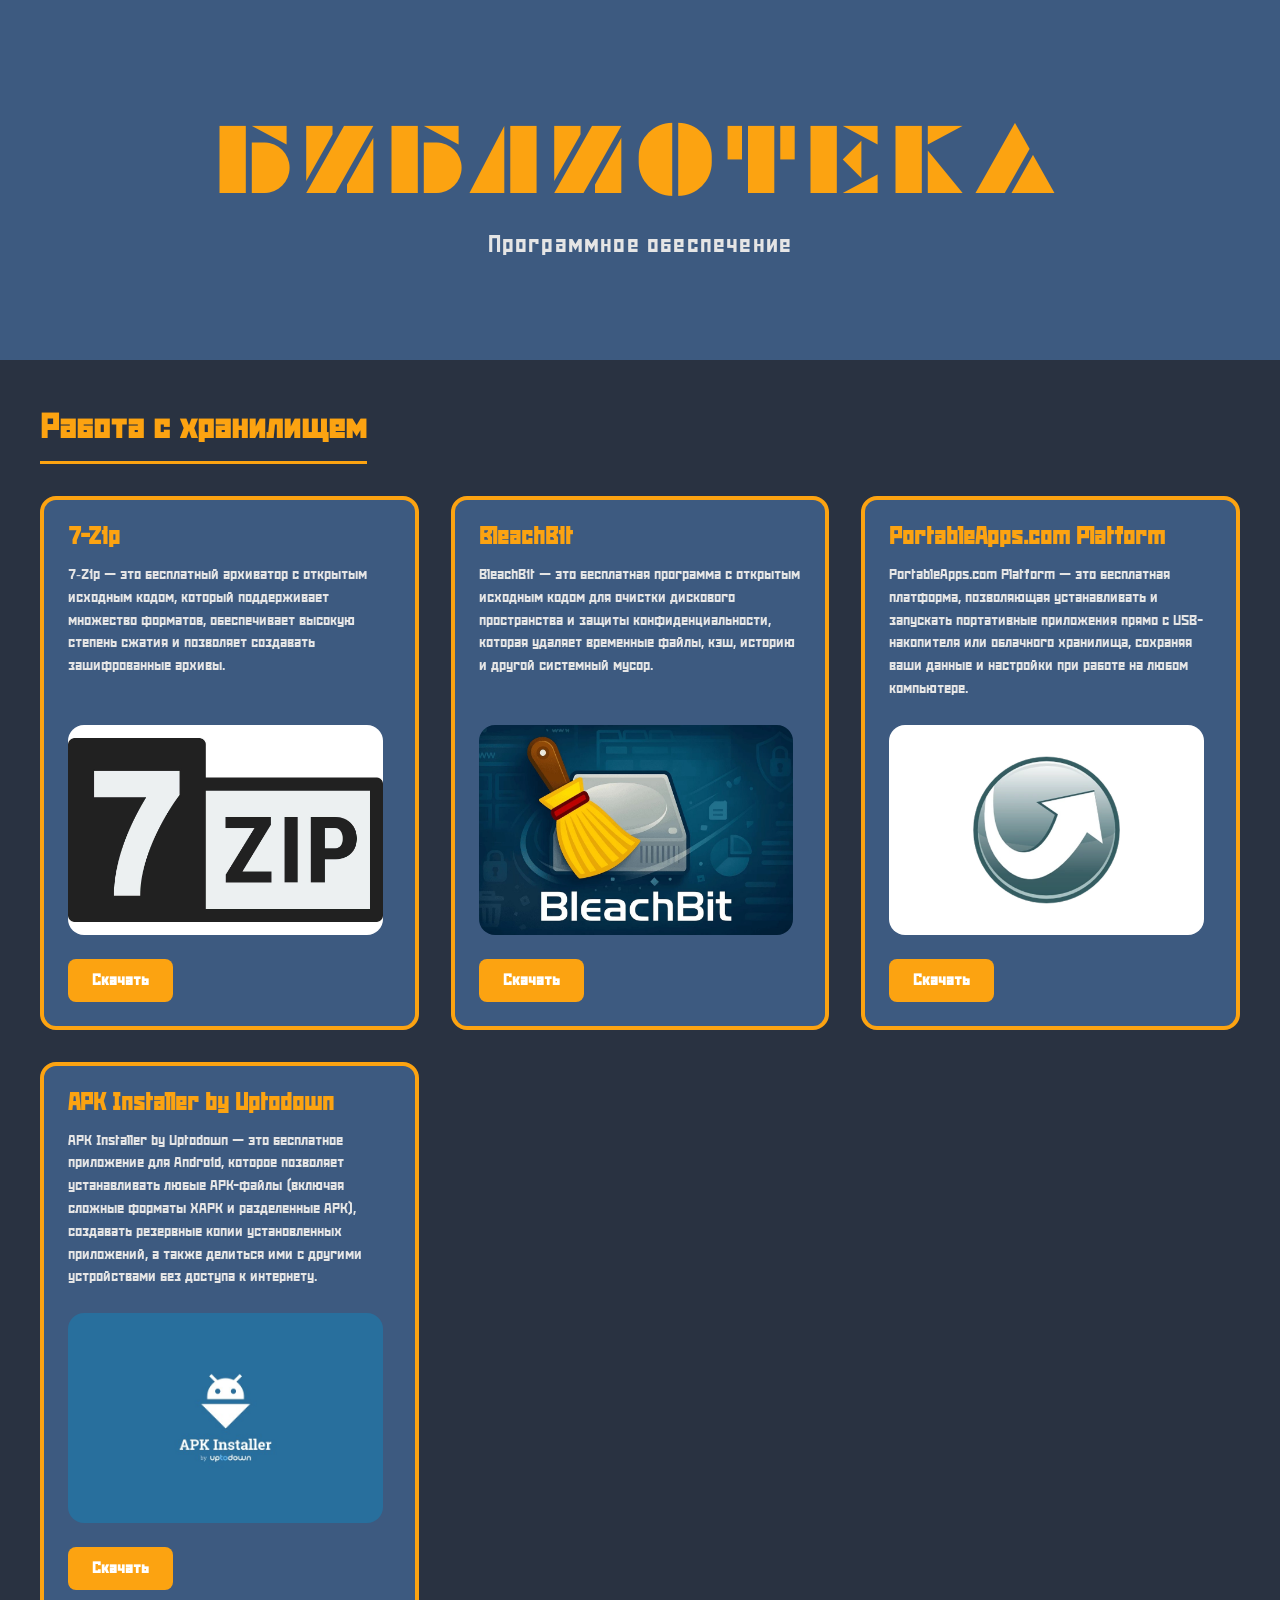
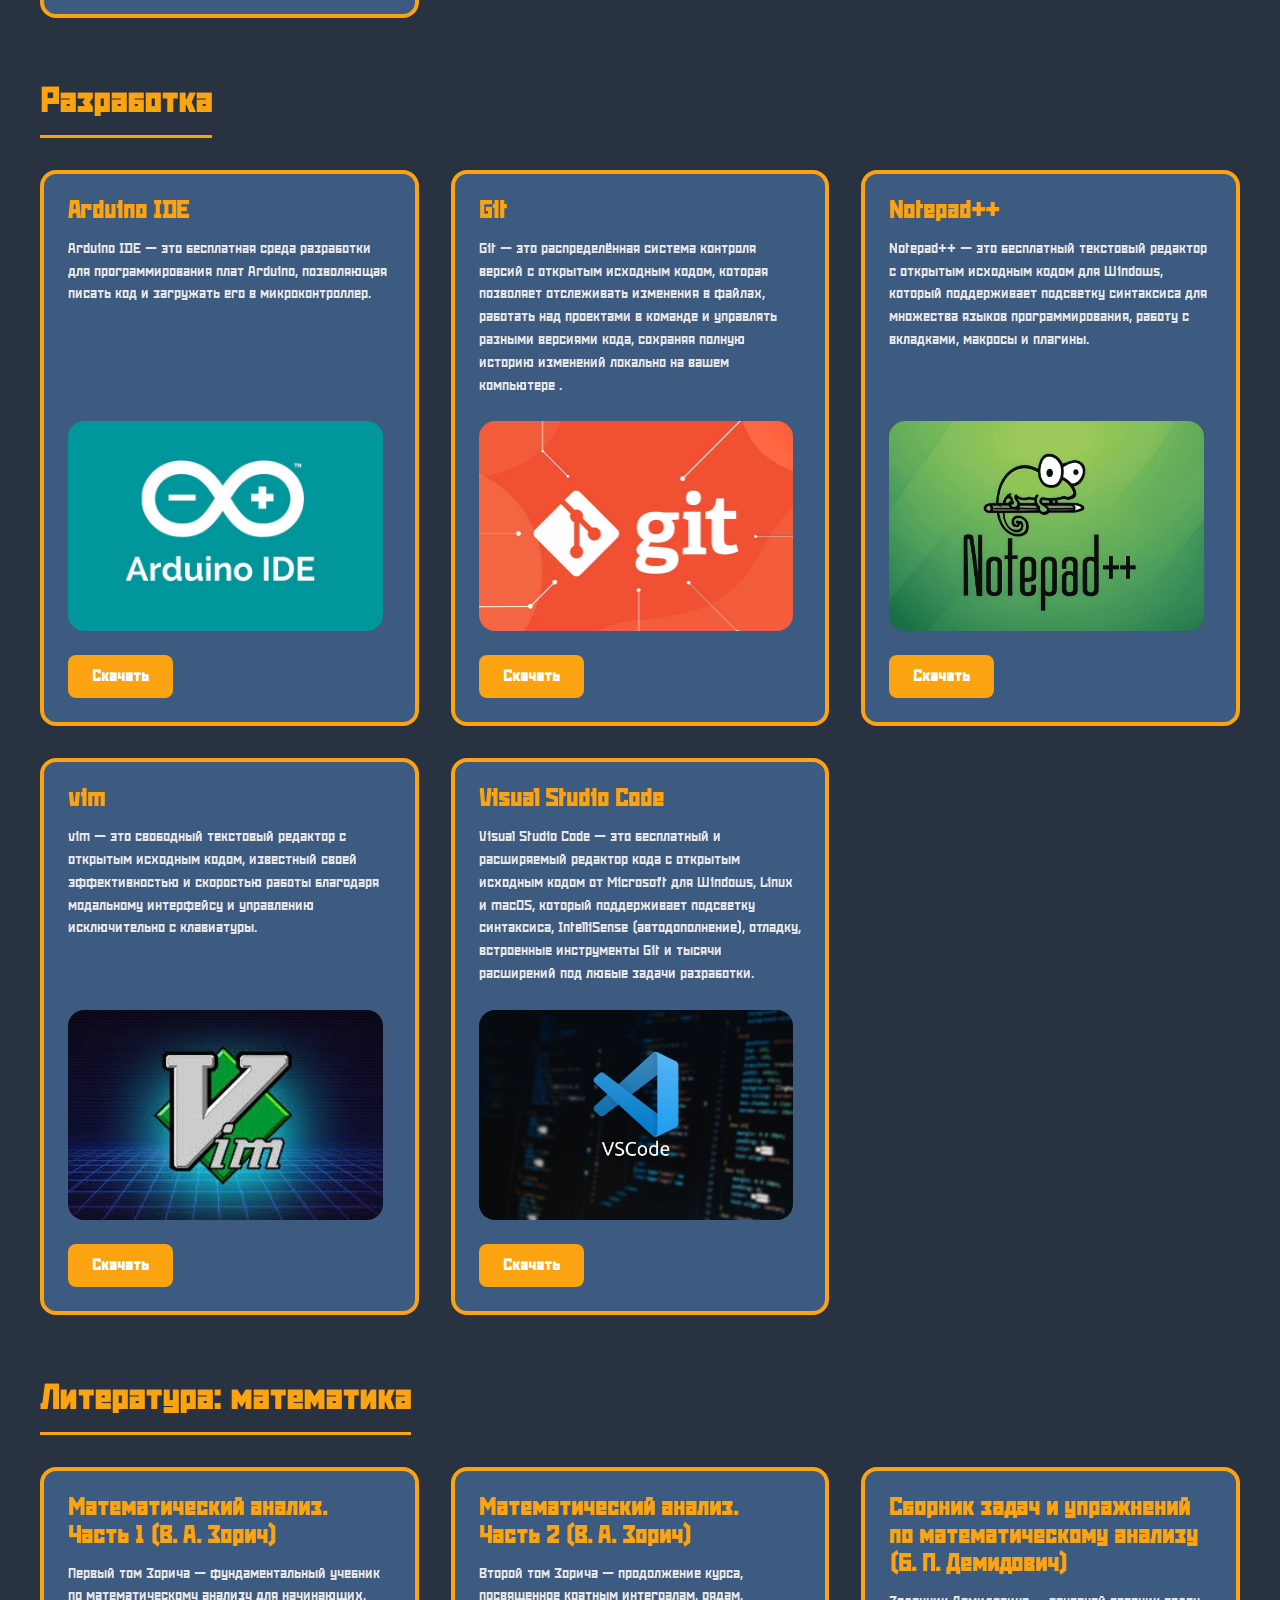
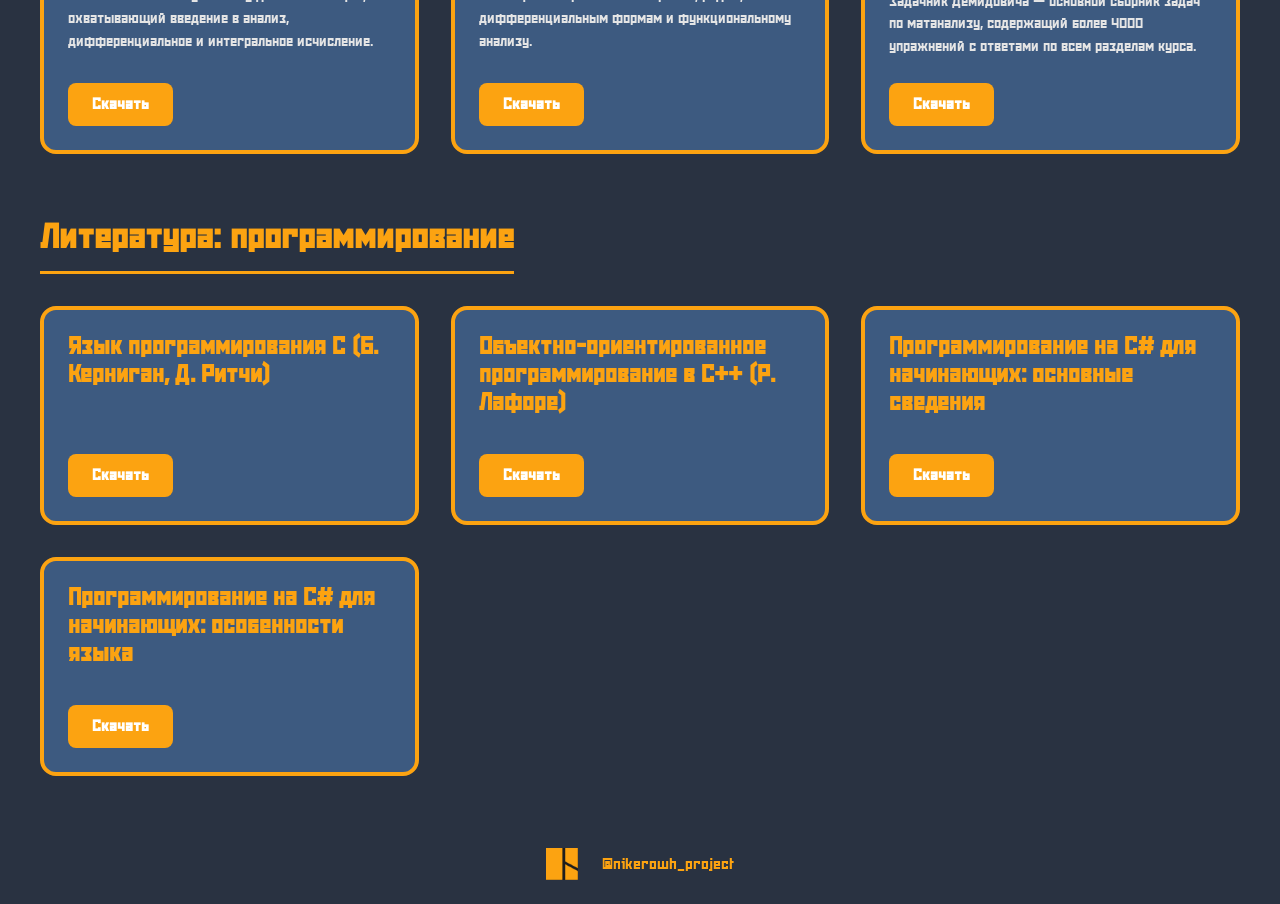
==== commit 73d3b060: "update naming" ====
--- a/library.html
+++ b/library.html
@@ -3,7 +3,7 @@
 <head>
     <meta charset="UTF-8">
     <meta name="viewport" content="width=device-width, initial-scale=1.0">
-    <title>Библиотека программ — Автономия</title>
+    <title>nikerowh - library</title>
     
     <!-- Favicon -->
     <link rel="icon" type="image/png" href="images/icon-transparent-64.ico">
--- a/style.css
+++ b/style.css
@@ -511,12 +511,13 @@
     margin-bottom: 1.5rem;
     justify-content: space-between;
     border-radius: 16px;
+    aspect-ratio: 3 / 2;  /* Соотношение сторон */
+    object-fit: cover;
+    width: calc(100% - 0.5rem);
 }
 
 .card__screenshot {
-    width: calc(33.33% - 0.5rem);
-    aspect-ratio: 16 / 9;  /* Соотношение сторон */
-    object-fit: cover;
+    
     border-radius: 8px;
     background-color: #293241;
 }
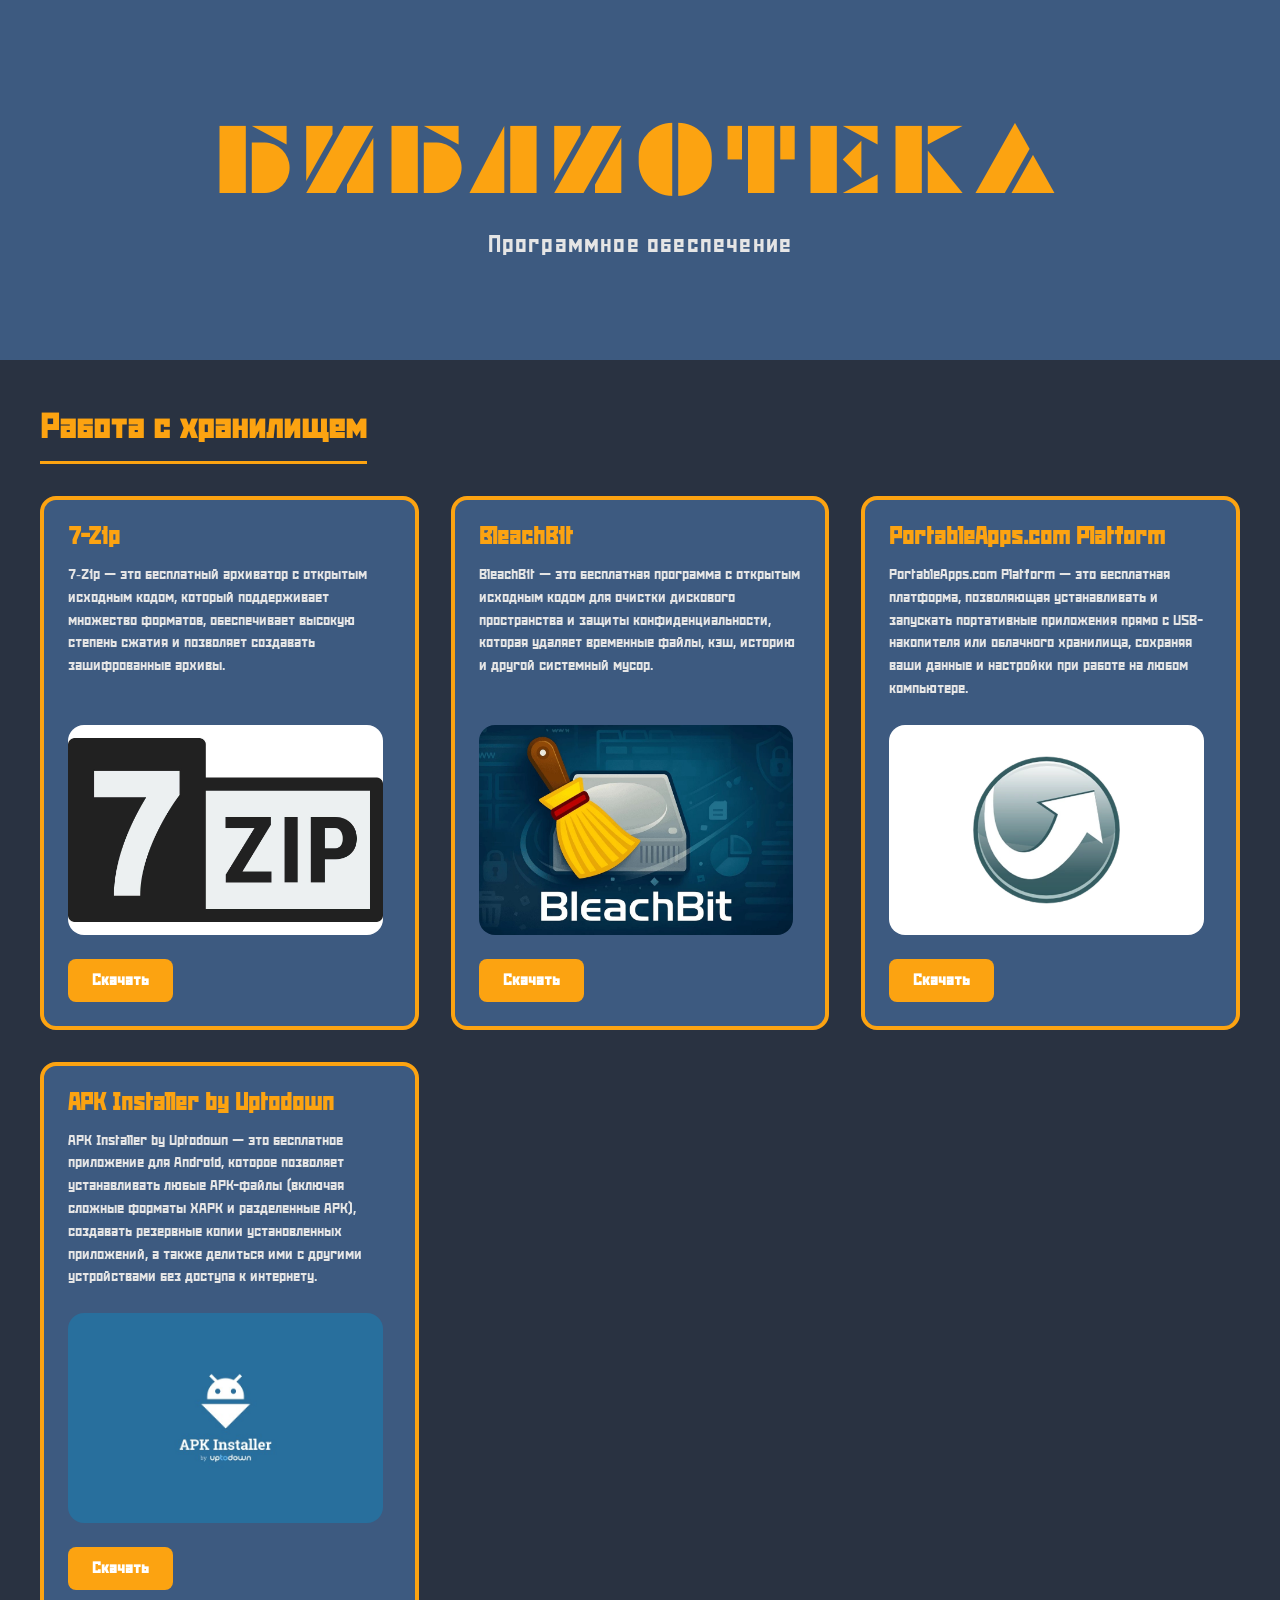
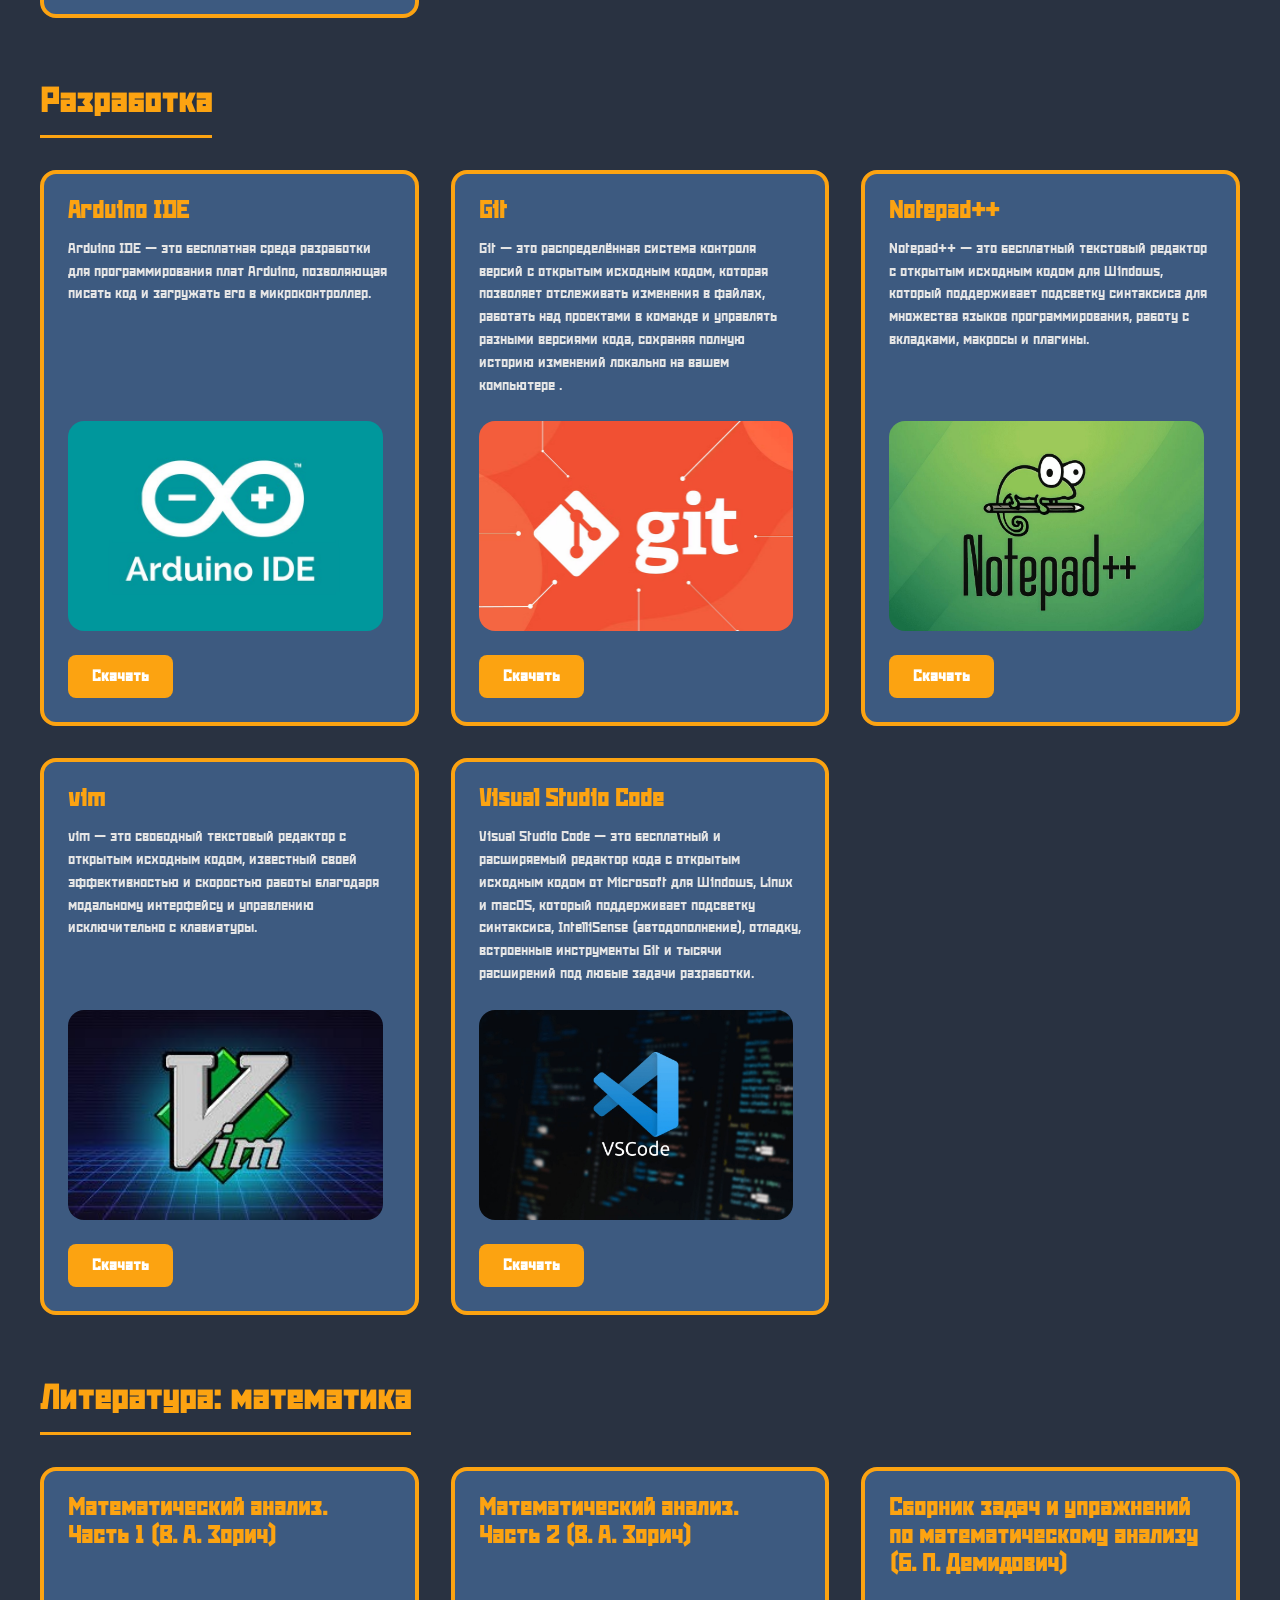
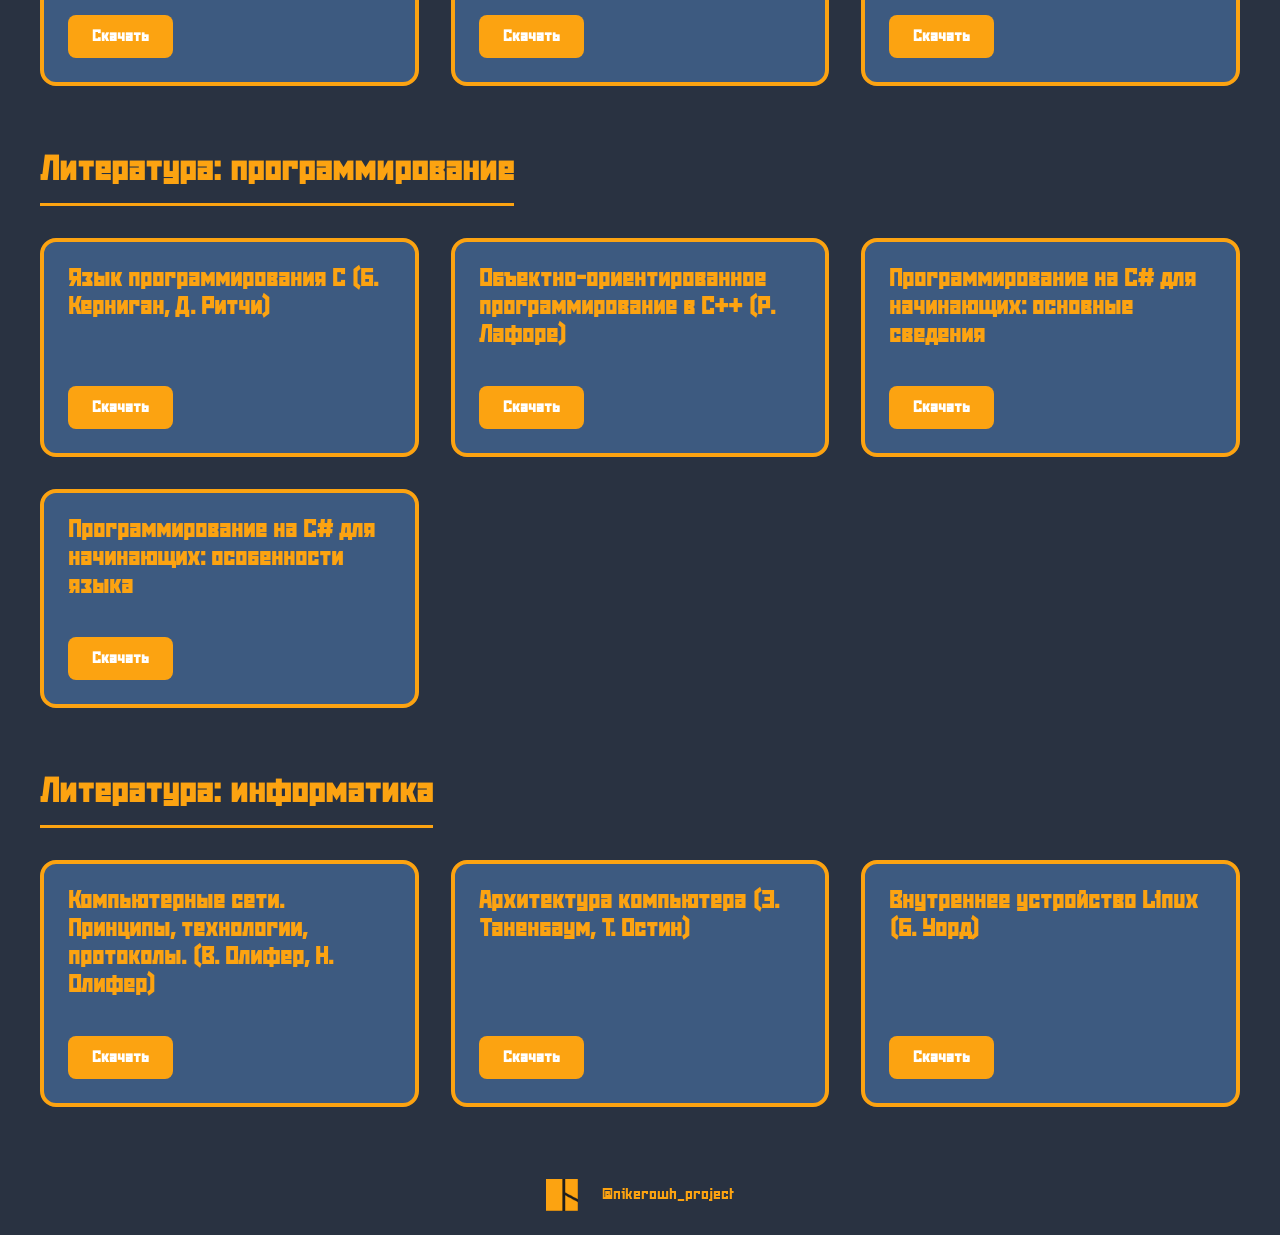
==== commit 92c67d34: "add books "computer science"" ====
--- a/library.html
+++ b/library.html
@@ -126,21 +126,21 @@
                 <!-- ===== КАРТОЧКА 1 ===== -->
                 <div class="card">
                     <h3 class="card__title">Математический анализ. Часть 1 (В. А. Зорич)</h3>
-                    <p class="card__description">Первый том Зорича — фундаментальный учебник по математическому анализу для начинающих, охватывающий введение в анализ, дифференциальное и интегральное исчисление.</p>                    
+                    <p class="card__description"></p>                    
                     <a href="https://disk.yandex.ru/i/DMa_RB-maXpX2A" class="card__download">Скачать</a>
                 </div>
 
                 <!-- ===== КАРТОЧКА 2 ===== -->
                 <div class="card">
                     <h3 class="card__title">Математический анализ. Часть 2 (В. А. Зорич)</h3>
-                    <p class="card__description">Второй том Зорича — продолжение курса, посвященное кратным интегралам, рядам, дифференциальным формам и функциональному анализу.</p>
+                    <p class="card__description"></p>
                     <a href="https://disk.yandex.ru/i/IoSxRCWNo1YJIg" class="card__download">Скачать</a>
                 </div>
 
                 <!-- ===== КАРТОЧКА 3 ===== -->
                 <div class="card">
                     <h3 class="card__title">Сборник задач и упражнений по математическому анализу (Б. П. Демидович)</h3>
-                    <p class="card__description">Задачник Демидовича — основной сборник задач по матанализу, содержащий более 4000 упражнений с ответами по всем разделам курса.</p>
+                    <p class="card__description"></p>
                     <a href="https://disk.yandex.ru/i/hy5BBxkUt8NpqA" class="card__download">Скачать</a>
                 </div>
             </div>
@@ -177,6 +177,34 @@
                     <h3 class="card__title">Программирование на С# для начинающих: особенности языка</h3>
                     <p class="card__description"></p>
                     <a href="https://disk.yandex.ru/i/6JeXN2cANHf88A" class="card__download">Скачать</a>
+                </div>
+            </div>
+        </section>
+
+        <!-- ===== КАТЕГОРИЯ ЛИТЕРАТУРА ИНФОРМАТИКА ===== -->
+        <section class="category">
+            <h2 class="category__title">Литература: информатика</h2>
+            
+            <div class="cards-grid">
+                <!-- ===== КАРТОЧКА 1 ===== -->
+                <div class="card">
+                    <h3 class="card__title">Компьютерные сети. Принципы, технологии, протоколы. (В. Олифер, Н. Олифер)</h3>
+                    <p class="card__description"></p>                    
+                    <a href="https://disk.yandex.ru/i/QbkReOdyDXA2kg" class="card__download">Скачать</a>
+                </div>
+
+                <!-- ===== КАРТОЧКА 2 ===== -->
+                <div class="card">
+                    <h3 class="card__title">Архитектура компьютера (Э. Таненбаум, Т. Остин)</h3>
+                    <p class="card__description"></p>
+                    <a href="https://disk.yandex.ru/i/WVMumF_Ivo_vTg" class="card__download">Скачать</a>
+                </div>
+
+                <!-- ===== КАРТОЧКА 3 ===== -->
+                <div class="card">
+                    <h3 class="card__title">Внутреннее устройство Linux (Б. Уорд)</h3>
+                    <p class="card__description"></p>
+                    <a href="https://disk.yandex.ru/i/aSmenbT4-EGSUw" class="card__download">Скачать</a>
                 </div>
             </div>
         </section>
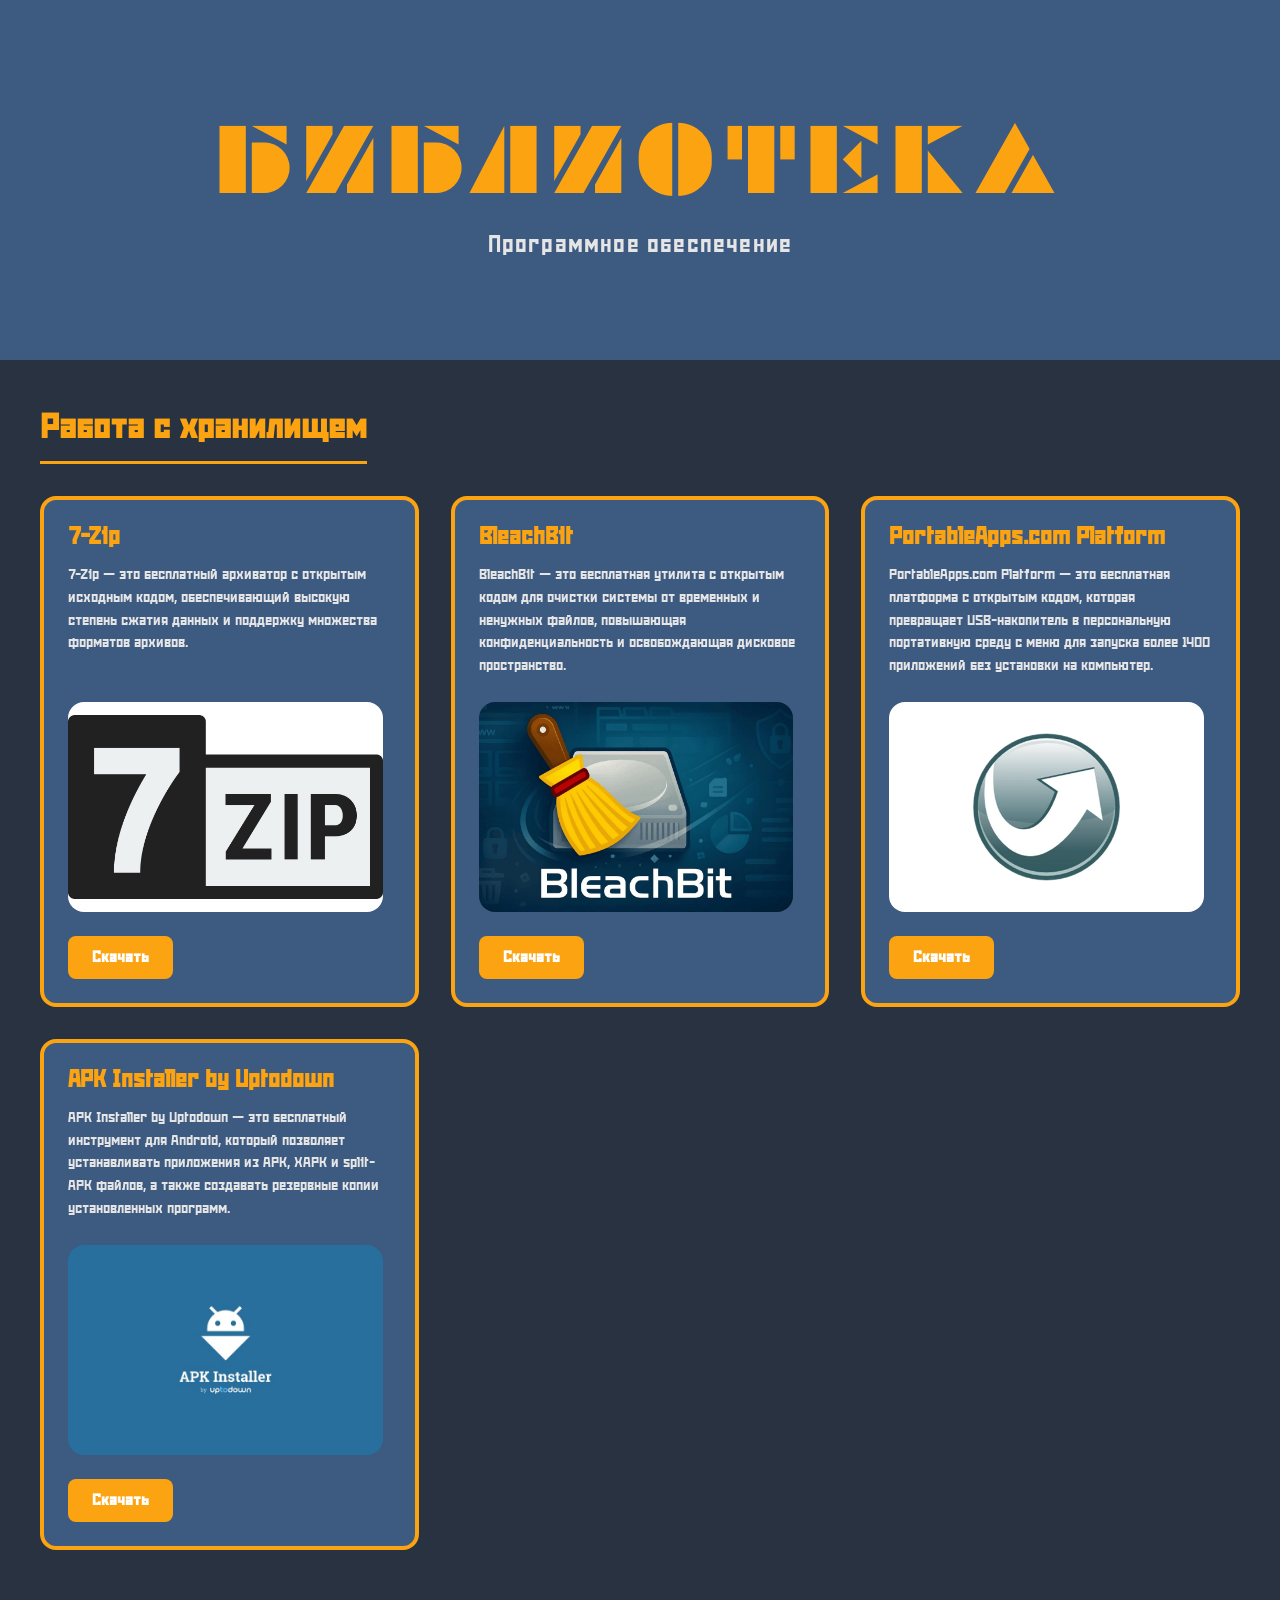
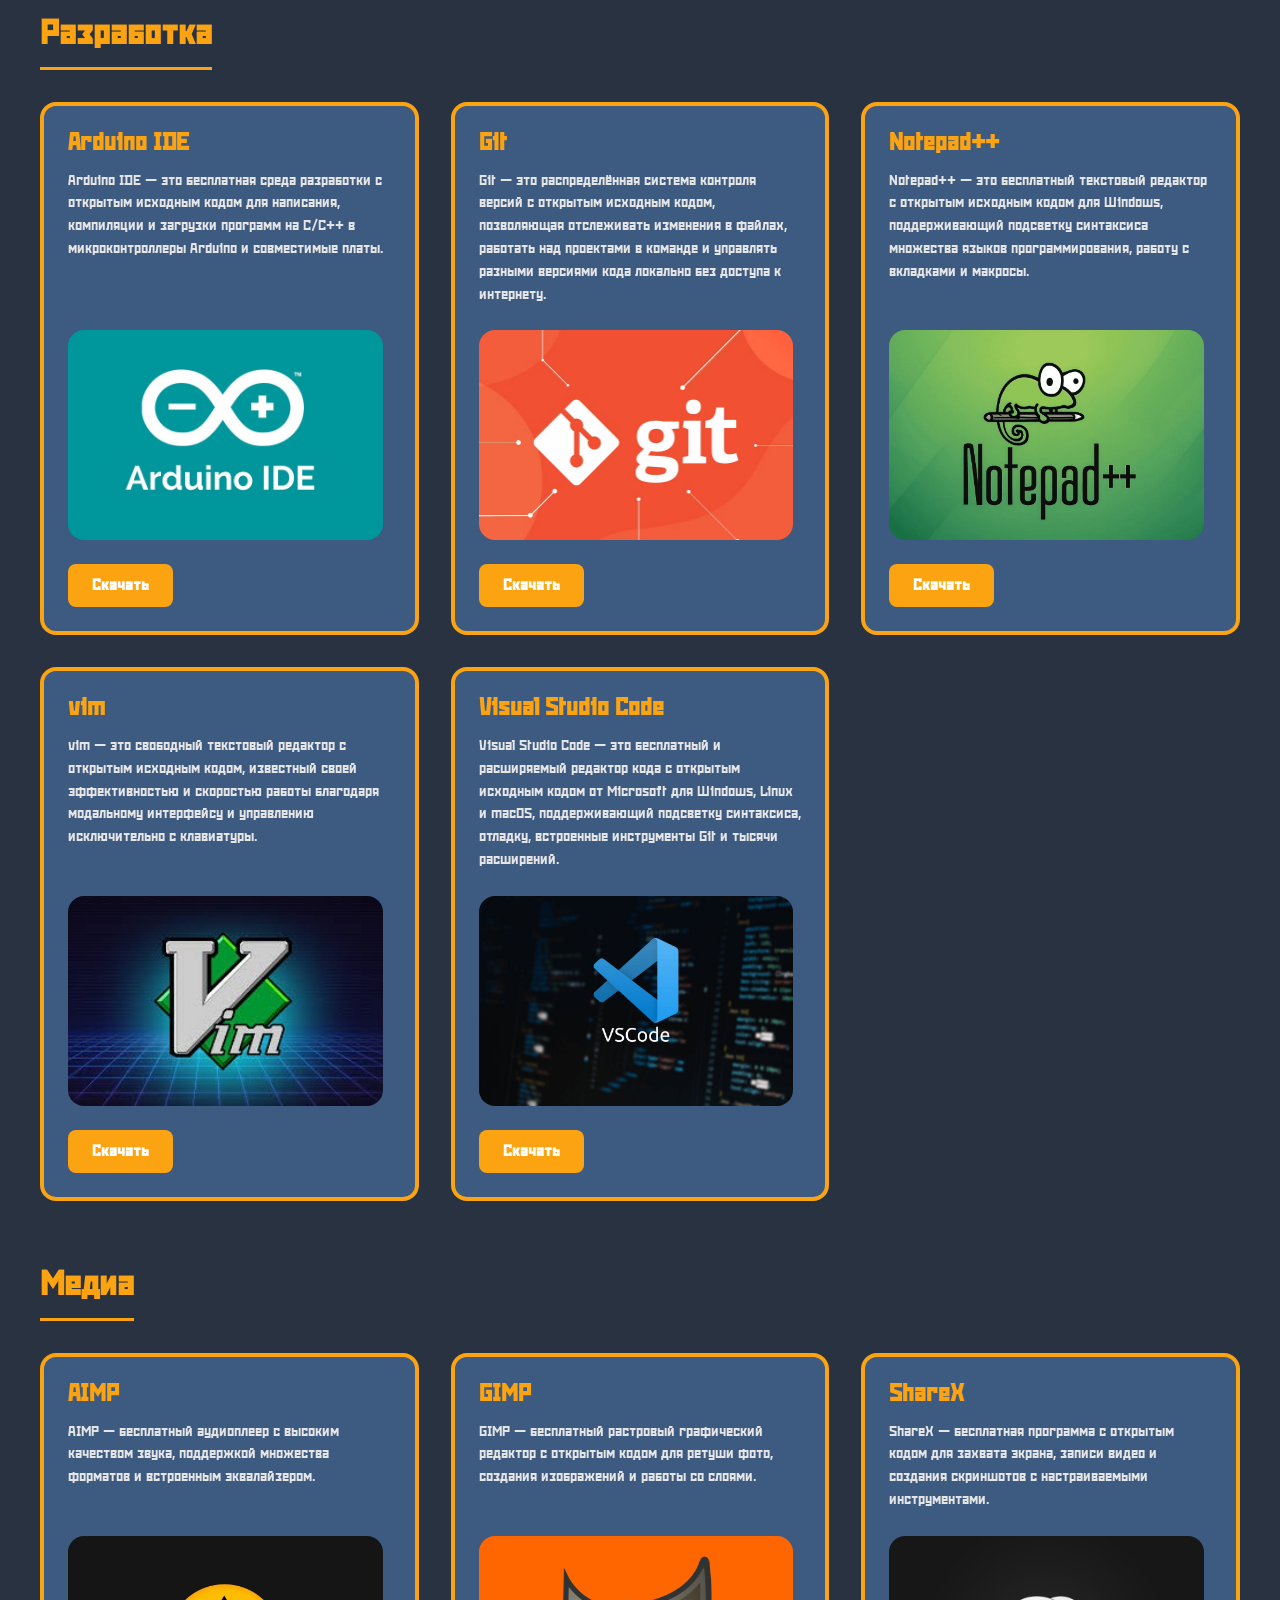
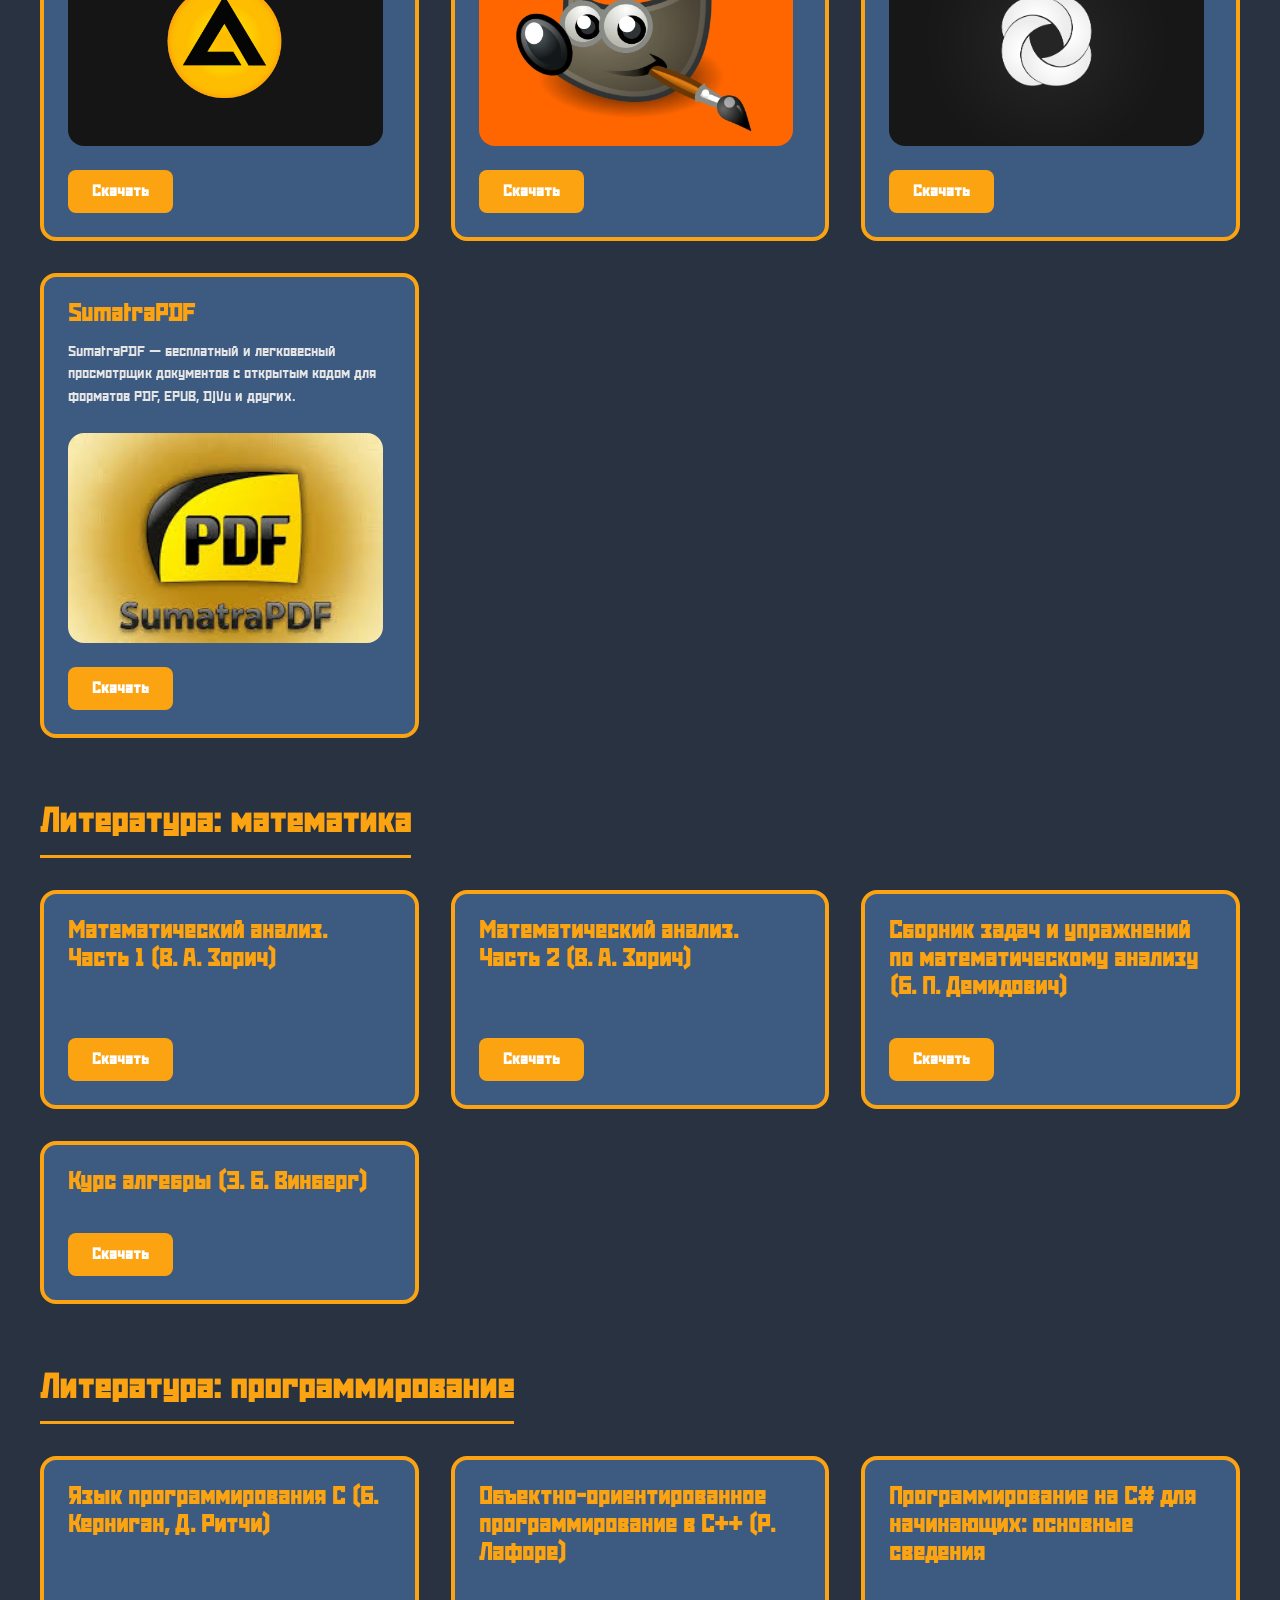
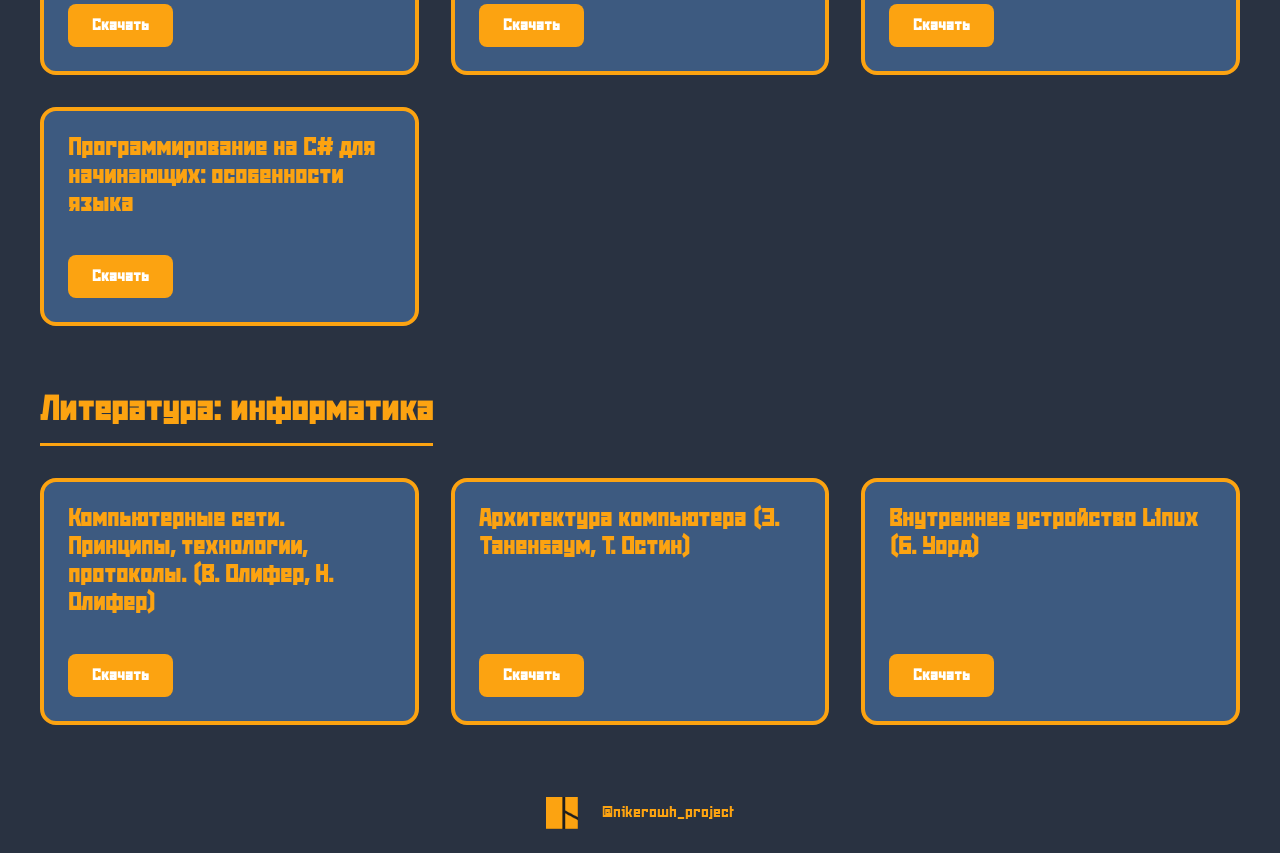
==== commit 689eba85: "add library button and new cards" ====
--- a/library.html
+++ b/library.html
@@ -40,7 +40,7 @@
                 <!-- ===== КАРТОЧКА 1 ===== -->
                 <div class="card">
                     <h3 class="card__title">7-Zip</h3>
-                    <p class="card__description">7‑Zip — это бесплатный архиватор с открытым исходным кодом, который поддерживает множество форматов, обеспечивает высокую степень сжатия и позволяет создавать зашифрованные архивы.</p>
+                    <p class="card__description">7-Zip — это бесплатный архиватор с открытым исходным кодом, обеспечивающий высокую степень сжатия данных и поддержку множества форматов архивов.</p>
                     <img class="card__screenshots" src="images/programs/7zip.jpg" alt="скриншот" class="card__screenshot">                   
                     <a href="https://disk.yandex.ru/d/hwbHvmSAdD4YMA" class="card__download">Скачать</a>
                 </div>
@@ -48,7 +48,7 @@
                 <!-- ===== КАРТОЧКА 2 ===== -->
                 <div class="card">
                     <h3 class="card__title">BleachBit</h3>
-                    <p class="card__description">BleachBit — это бесплатная программа с открытым исходным кодом для очистки дискового пространства и защиты конфиденциальности, которая удаляет временные файлы, кэш, историю и другой системный мусор.</p>
+                    <p class="card__description">BleachBit — это бесплатная утилита с открытым кодом для очистки системы от временных и ненужных файлов, повышающая конфиденциальность и освобождающая дисковое пространство.</p>
                     <img class="card__screenshots" src="images/programs/bleachbit.jpg" alt="скриншот" class="card__screenshot">
                     <a href="https://disk.yandex.ru/d/F8Z6RaT3wdRoBQ" class="card__download">Скачать</a>
                 </div>
@@ -56,7 +56,7 @@
                 <!-- ===== КАРТОЧКА 3 ===== -->
                 <div class="card">
                     <h3 class="card__title">PortableApps.com Platform</h3>
-                    <p class="card__description">PortableApps.com Platform — это бесплатная платформа, позволяющая устанавливать и запускать портативные приложения прямо с USB-накопителя или облачного хранилища, сохраняя ваши данные и настройки при работе на любом компьютере.</p>
+                    <p class="card__description">PortableApps.com Platform — это бесплатная платформа с открытым кодом, которая превращает USB-накопитель в персональную портативную среду с меню для запуска более 1400 приложений без установки на компьютер.</p>
                     <img class="card__screenshots" src="images/programs/portableapps.jpg" alt="скриншот" class="card__screenshot">                   
                     <a href="https://disk.yandex.ru/d/EKPdP-UuyY8jQA" class="card__download">Скачать</a>
                 </div>
@@ -64,7 +64,7 @@
                 <!-- ===== КАРТОЧКА 4 ===== -->
                 <div class="card">
                     <h3 class="card__title">APK Installer by Uptodown</h3>
-                    <p class="card__description">APK Installer by Uptodown — это бесплатное приложение для Android, которое позволяет устанавливать любые APK-файлы (включая сложные форматы XAPK и разделенные APK), создавать резервные копии установленных приложений, а также делиться ими с другими устройствами без доступа к интернету.</p>
+                    <p class="card__description">APK Installer by Uptodown — это бесплатный инструмент для Android, который позволяет устанавливать приложения из APK, XAPK и split-APK файлов, а также создавать резервные копии установленных программ.</p>
                     <img class="card__screenshots" src="images/programs/uptodown.jpg" alt="скриншот" class="card__screenshot">                    
                     <a href="https://disk.yandex.ru/d/ls74p10ux8cadQ" class="card__download">Скачать</a>
                 </div>
@@ -79,7 +79,7 @@
                 <!-- ===== КАРТОЧКА 1 ===== -->
                 <div class="card">
                     <h3 class="card__title">Arduino IDE</h3>
-                    <p class="card__description">Arduino IDE — это бесплатная среда разработки для программирования плат Arduino, позволяющая писать код и загружать его в микроконтроллер.</p>
+                    <p class="card__description">Arduino IDE — это бесплатная среда разработки с открытым исходным кодом для написания, компиляции и загрузки программ на C/C++ в микроконтроллеры Arduino и совместимые платы.</p>
                     <img class="card__screenshots" src="images/programs/arduinoide.jpg" alt="скриншот" class="card__screenshot">                    
                     <a href="https://disk.yandex.ru/d/pIWNRWTIvZ72xw" class="card__download">Скачать</a>
                 </div>
@@ -87,7 +87,7 @@
                 <!-- ===== КАРТОЧКА 2 ===== -->
                 <div class="card">
                     <h3 class="card__title">Git</h3>
-                    <p class="card__description">Git — это распределённая система контроля версий с открытым исходным кодом, которая позволяет отслеживать изменения в файлах, работать над проектами в команде и управлять разными версиями кода, сохраняя полную историю изменений локально на вашем компьютере .</p>
+                    <p class="card__description">Git — это распределённая система контроля версий с открытым исходным кодом, позволяющая отслеживать изменения в файлах, работать над проектами в команде и управлять разными версиями кода локально без доступа к интернету.</p>
                     <img class="card__screenshots" src="images/programs/git.jpg" alt="скриншот" class="card__screenshot">                    
                     <a href="https://disk.yandex.ru/d/ZYdPXtKbaOQdfA" class="card__download">Скачать</a>
                 </div>
@@ -95,7 +95,7 @@
                 <!-- ===== КАРТОЧКА 3 ===== -->
                 <div class="card">
                     <h3 class="card__title">Notepad++</h3>
-                    <p class="card__description">Notepad++ — это бесплатный текстовый редактор с открытым исходным кодом для Windows, который поддерживает подсветку синтаксиса для множества языков программирования, работу с вкладками, макросы и плагины.</p>
+                    <p class="card__description">Notepad++ — это бесплатный текстовый редактор с открытым исходным кодом для Windows, поддерживающий подсветку синтаксиса множества языков программирования, работу с вкладками и макросы.</p>
                     <img class="card__screenshots" src="images/programs/notepad++.jpg" alt="скриншот" class="card__screenshot">                    
                     <a href="https://disk.yandex.ru/d/Rx01GccAY-7TWA" class="card__download">Скачать</a>
                 </div>
@@ -111,13 +111,47 @@
                 <!-- ===== КАРТОЧКА 5 ===== -->
                 <div class="card">
                     <h3 class="card__title">Visual Studio Code</h3>
-                    <p class="card__description">Visual Studio Code — это бесплатный и расширяемый редактор кода с открытым исходным кодом от Microsoft для Windows, Linux и macOS, который поддерживает подсветку синтаксиса, IntelliSense (автодополнение), отладку, встроенные инструменты Git и тысячи расширений под любые задачи разработки.</p>
+                    <p class="card__description">Visual Studio Code — это бесплатный и расширяемый редактор кода с открытым исходным кодом от Microsoft для Windows, Linux и macOS, поддерживающий подсветку синтаксиса, отладку, встроенные инструменты Git и тысячи расширений.</p>
                     <img class="card__screenshots" src="images/programs/vscode.jpg" alt="скриншот" class="card__screenshot">
                     <a href="https://disk.yandex.ru/d/vOurH4qI4WDNWA" class="card__download">Скачать</a>
                 </div> 
             </div>
         </section>
 
+        <!-- ===== КАТЕГОРИЯ МЕДИА ===== -->
+        <section class="category">
+            <h2 class="category__title">Медиа</h2>
+            <div class="cards-grid">
+                <div class="card">
+                    <h3 class="card__title">AIMP</h3>
+                    <p class="card__description">AIMP — бесплатный аудиоплеер с высоким качеством звука, поддержкой множества форматов и встроенным эквалайзером.</p>
+                    <img class="card__screenshots" src="images/programs/aimp.jpg" alt="скриншот" class="card__screenshot">                   
+                    <a href="https://disk.yandex.ru/d/sjqCSIMnWE5wjA" class="card__download">Скачать</a>
+                </div>
+
+                <div class="card">
+                    <h3 class="card__title">GIMP</h3>
+                    <p class="card__description">GIMP — бесплатный растровый графический редактор с открытым кодом для ретуши фото, создания изображений и работы со слоями.</p>
+                    <img class="card__screenshots" src="images/programs/gimp.jpg" alt="скриншот" class="card__screenshot">                   
+                    <a href="https://disk.yandex.ru/d/pgnXm7TmoHuBEg" class="card__download">Скачать</a>
+                </div>
+
+                <div class="card">
+                    <h3 class="card__title">ShareX</h3>
+                    <p class="card__description">ShareX — бесплатная программа с открытым кодом для захвата экрана, записи видео и создания скриншотов с настраиваемыми инструментами.</p>
+                    <img class="card__screenshots" src="images/programs/sharex.jpg" alt="скриншот" class="card__screenshot">                   
+                    <a href="https://disk.yandex.ru/d/0tnVT0IcAevgSg" class="card__download">Скачать</a>
+                </div>
+
+                <div class="card">
+                    <h3 class="card__title">SumatraPDF</h3>
+                    <p class="card__description">SumatraPDF — бесплатный и легковесный просмотрщик документов с открытым кодом для форматов PDF, EPUB, DjVu и других.</p>
+                    <img class="card__screenshots" src="images/programs/sumatrapdf.jpg" alt="скриншот" class="card__screenshot">                   
+                    <a href="https://disk.yandex.ru/d/uq7HUwDXYjRNPg" class="card__download">Скачать</a>
+                </div>
+            </div>
+        </section>
+
         <!-- ===== КАТЕГОРИЯ ЛИТЕРАТУРА МАТЕМАТИКА ===== -->
         <section class="category">
             <h2 class="category__title">Литература: математика</h2>
@@ -142,6 +176,13 @@
                     <h3 class="card__title">Сборник задач и упражнений по математическому анализу (Б. П. Демидович)</h3>
                     <p class="card__description"></p>
                     <a href="https://disk.yandex.ru/i/hy5BBxkUt8NpqA" class="card__download">Скачать</a>
+                </div>
+
+                <!-- ===== КАРТОЧКА 4 ===== -->
+                <div class="card">
+                    <h3 class="card__title">Курс алгебры (Э. Б. Винберг)</h3>
+                    <p class="card__description"></p>
+                    <a href="https://disk.yandex.ru/i/NiBQ0z8jL8Z9hg" class="card__download">Скачать</a>
                 </div>
             </div>
         </section>
